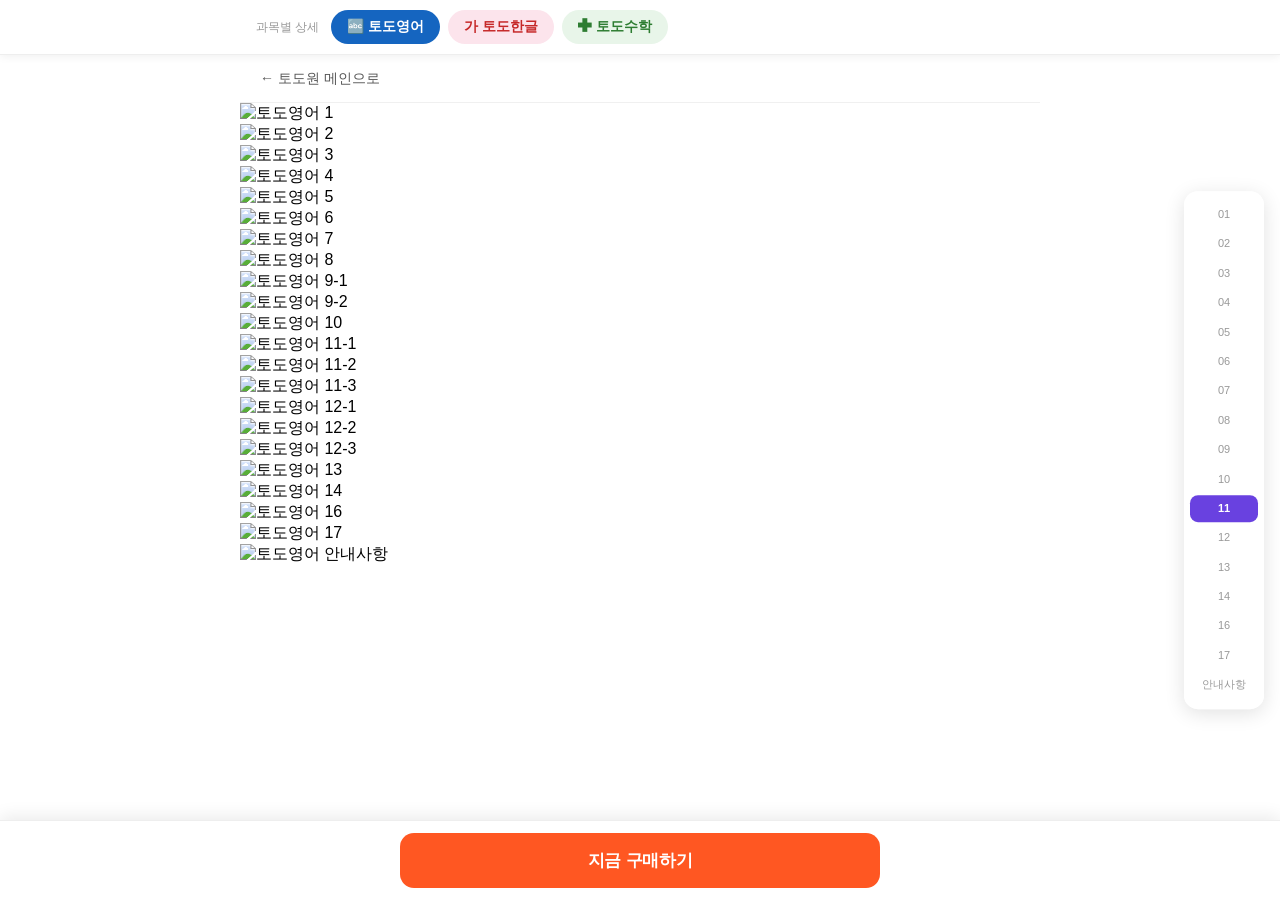
==== english.html @ faa36e48 "토도원 랜딩 페이지 초기 배포" ====
<!DOCTYPE html>
<html lang="ko">
<head>
  <meta charset="UTF-8">
  <meta name="viewport" content="width=device-width, initial-scale=1.0">
  <title>토도영어 상세</title>
  <link rel="stylesheet" href="style.css">
</head>
<body>

  <nav class="subject-nav">
    <div class="subject-nav-inner">
      <span class="nav-label">과목별 상세</span>
      <a href="english.html" class="subject-btn english-btn active">🔤 토도영어</a>
      <a href="hangul.html" class="subject-btn hangul-btn">가 토도한글</a>
      <a href="math.html" class="subject-btn math-btn">✚ 토도수학</a>
    </div>
  </nav>

  <main class="detail-wrap">

    <div class="back-bar">
      <a href="index.html" class="back-link">← 토도원 메인으로</a>
    </div>

    <section id="te-01" data-label="01">
      <img src="영어%20상세%20/1_TE.jpg" alt="토도영어 1" class="detail-img">
    </section>
    <section id="te-02" data-label="02">
      <img src="영어%20상세%20/2_TE.jpg" alt="토도영어 2" class="detail-img">
    </section>
    <section id="te-03" data-label="03">
      <img src="영어%20상세%20/3_TE.jpg" alt="토도영어 3" class="detail-img">
    </section>
    <section id="te-04" data-label="04">
      <img src="영어%20상세%20/4_TE.jpg" alt="토도영어 4" class="detail-img">
    </section>
    <section id="te-05" data-label="05">
      <img src="영어%20상세%20/5_TE.jpg" alt="토도영어 5" class="detail-img">
    </section>
    <section id="te-06" data-label="06">
      <img src="영어%20상세%20/6_TE.jpg" alt="토도영어 6" class="detail-img">
    </section>
    <section id="te-07" data-label="07">
      <img src="영어%20상세%20/7_TE.jpg" alt="토도영어 7" class="detail-img">
    </section>
    <section id="te-08" data-label="08">
      <img src="영어%20상세%20/8_TE.jpg" alt="토도영어 8" class="detail-img">
    </section>
    <section id="te-09" data-label="09">
      <img src="영어%20상세%20/9_TE_01.jpg" alt="토도영어 9-1" class="detail-img">
      <img src="영어%20상세%20/9_TE_02(gif).gif" alt="토도영어 9-2" class="detail-img">
    </section>
    <section id="te-10" data-label="10">
      <img src="영어%20상세%20/10_TE.jpg" alt="토도영어 10" class="detail-img">
    </section>
    <section id="te-11" data-label="11">
      <img src="영어%20상세%20/11_TE_01(gif).gif" alt="토도영어 11-1" class="detail-img">
      <img src="영어%20상세%20/11_TE_02.jpg" alt="토도영어 11-2" class="detail-img">
      <img src="영어%20상세%20/11_TE_03(gif)_2.gif" alt="토도영어 11-3" class="detail-img">
    </section>
    <section id="te-12" data-label="12">
      <img src="영어%20상세%20/12_TE_01.jpg" alt="토도영어 12-1" class="detail-img">
      <img src="영어%20상세%20/12_TE_02(gif).gif" alt="토도영어 12-2" class="detail-img">
      <img src="영어%20상세%20/12_TE_03.jpg" alt="토도영어 12-3" class="detail-img">
    </section>
    <section id="te-13" data-label="13">
      <img src="영어%20상세%20/13_TE(750px).gif" alt="토도영어 13" class="detail-img">
    </section>
    <section id="te-14" data-label="14">
      <img src="영어%20상세%20/14_TE.jpg" alt="토도영어 14" class="detail-img">
    </section>
    <section id="te-16" data-label="16">
      <img src="영어%20상세%20/16_TE.jpg" alt="토도영어 16" class="detail-img">
    </section>
    <section id="te-17" data-label="17">
      <img src="영어%20상세%20/17_TE.jpg" alt="토도영어 17" class="detail-img">
    </section>
    <section id="te-18" data-label="안내사항">
      <img src="영어%20상세%20/18_TE%20공홈%20안내사항_영어.png" alt="토도영어 안내사항" class="detail-img">
    </section>

    <div class="bottom-spacer"></div>
  </main>

  <div class="sticky-bar">
    <a href="PAYMENT_URL_HERE" class="buy-btn">지금 구매하기</a>
  </div>

  <script src="script.js"></script>
</body>
</html>
---- style.css ----
* {
  margin: 0;
  padding: 0;
  box-sizing: border-box;
}

body {
  background: #fff;
  font-family: 'Apple SD Gothic Neo', 'Noto Sans KR', sans-serif;
}

/* ─── 과목별 네비게이션 ─── */
.subject-nav {
  position: sticky;
  top: 0;
  z-index: 90;
  background: #fff;
  border-bottom: 1px solid #eee;
  box-shadow: 0 2px 8px rgba(0,0,0,0.06);
}

.subject-nav-inner {
  max-width: 800px;
  margin: 0 auto;
  padding: 10px 16px;
  display: flex;
  align-items: center;
  gap: 8px;
}

.nav-label {
  font-size: 12px;
  color: #999;
  margin-right: 4px;
  white-space: nowrap;
}

.subject-btn {
  padding: 8px 16px;
  border-radius: 20px;
  font-size: 14px;
  font-weight: 700;
  text-decoration: none;
  transition: background 0.15s, color 0.15s;
  white-space: nowrap;
}

.english-btn {
  background: #e8f4fd;
  color: #1565c0;
}
.english-btn:hover, .english-btn.active {
  background: #1565c0;
  color: #fff;
}

.hangul-btn {
  background: #fce4ec;
  color: #c62828;
}
.hangul-btn:hover, .hangul-btn.active {
  background: #c62828;
  color: #fff;
}

.math-btn {
  background: #e8f5e9;
  color: #2e7d32;
}
.math-btn:hover, .math-btn.active {
  background: #2e7d32;
  color: #fff;
}

/* ─── 뒤로가기 바 ─── */
.back-bar {
  padding: 14px 20px;
  border-bottom: 1px solid #f0f0f0;
}

.back-link {
  font-size: 14px;
  color: #555;
  text-decoration: none;
}

.back-link:hover {
  color: #222;
}

/* ─── 플레이스홀더 (이미지 미등록 상태) ─── */
.placeholder-notice {
  padding: 80px 24px;
  text-align: center;
  color: #bbb;
}

.placeholder-icon {
  font-size: 56px;
  margin-bottom: 20px;
}

.placeholder-title {
  font-size: 18px;
  font-weight: 700;
  color: #ccc;
  margin-bottom: 10px;
}

.placeholder-desc {
  font-size: 14px;
  color: #ccc;
  line-height: 1.8;
}

/* ─── 상세 이미지 래퍼 ─── */
.detail-wrap {
  max-width: 800px;
  margin: 0 auto;
  display: flex;
  flex-direction: column;
}

/* 상세 이미지 */
.detail-img {
  width: 100%;
  display: block;
}

/* ─── 무료체험 섹션 ─── */
.free-trial-section {
  background: #f8f4ff;
  padding: 48px 24px;
  text-align: center;
}

.trial-title {
  font-size: 22px;
  font-weight: 800;
  color: #3a1aab;
  margin-bottom: 10px;
}

.trial-desc {
  font-size: 14px;
  color: #666;
  margin-bottom: 24px;
}

.trial-input-wrap {
  display: flex;
  gap: 10px;
  max-width: 440px;
  margin: 0 auto;
}

.trial-input {
  flex: 1;
  padding: 14px 16px;
  border: 2px solid #c5b8f0;
  border-radius: 12px;
  font-size: 15px;
  outline: none;
  transition: border-color 0.2s;
}

.trial-input:focus {
  border-color: #6941e0;
}

.trial-btn {
  padding: 14px 22px;
  background: #6941e0;
  color: #fff;
  border: none;
  border-radius: 12px;
  font-size: 15px;
  font-weight: 700;
  cursor: pointer;
  white-space: nowrap;
  transition: background 0.2s;
}

.trial-btn:hover {
  background: #5232b8;
}

.trial-error {
  margin-top: 12px;
  font-size: 13px;
  color: #e53935;
}

/* ─── 하단 고정 바 ─── */
.sticky-bar {
  position: fixed;
  bottom: 0;
  left: 0;
  right: 0;
  background: #fff;
  border-top: 1px solid #eee;
  padding: 12px 20px;
  text-align: center;
  z-index: 100;
  box-shadow: 0 -4px 16px rgba(0,0,0,0.08);
}

.buy-btn {
  display: inline-block;
  width: 100%;
  max-width: 480px;
  padding: 16px 0;
  background: #ff5722;
  color: #fff;
  font-size: 17px;
  font-weight: 800;
  border-radius: 14px;
  text-decoration: none;
  letter-spacing: -0.3px;
  transition: background 0.2s;
}

.buy-btn:hover {
  background: #e64a19;
}

/* sticky 버튼에 가리는 부분 보정 */
.bottom-spacer {
  height: 80px;
}

/* ─── 앱 선택 모달 ─── */
.modal-overlay {
  position: fixed;
  inset: 0;
  background: rgba(0,0,0,0.55);
  z-index: 200;
  display: flex;
  align-items: center;
  justify-content: center;
}

.modal-box {
  background: #fff;
  border-radius: 20px;
  padding: 36px 28px 28px;
  width: 90%;
  max-width: 360px;
  text-align: center;
}

.modal-title {
  font-size: 18px;
  font-weight: 800;
  color: #222;
  margin-bottom: 8px;
}

.modal-desc {
  font-size: 13px;
  color: #888;
  margin-bottom: 24px;
}

.modal-buttons {
  display: flex;
  gap: 12px;
  margin-bottom: 20px;
}

.modal-store-btn {
  flex: 1;
  padding: 16px 8px;
  border-radius: 14px;
  font-size: 14px;
  font-weight: 700;
  text-decoration: none;
  line-height: 1.4;
}

.modal-store-btn span {
  display: block;
  font-size: 11px;
  font-weight: 400;
  margin-top: 4px;
  opacity: 0.8;
}

.ios-btn {
  background: #000;
  color: #fff;
}

.android-btn {
  background: #01875f;
  color: #fff;
}

.modal-close {
  font-size: 14px;
  color: #aaa;
  background: none;
  border: none;
  cursor: pointer;
  padding: 8px 20px;
}

/* ─── 우측 고정 네비게이션 ─── */
.side-nav {
  position: fixed;
  right: 16px;
  top: 50%;
  transform: translateY(-50%);
  z-index: 80;
  background: rgba(255, 255, 255, 0.95);
  border-radius: 14px;
  box-shadow: 0 4px 20px rgba(0, 0, 0, 0.12);
  padding: 10px 6px;
  max-height: 70vh;
  overflow-y: auto;
  display: flex;
  flex-direction: column;
  gap: 2px;
  min-width: 80px;
  scrollbar-width: none;
}

.side-nav::-webkit-scrollbar {
  display: none;
}

.side-nav-item {
  display: block;
  padding: 6px 12px;
  font-size: 11px;
  color: #999;
  text-decoration: none;
  border-radius: 8px;
  white-space: nowrap;
  transition: background 0.15s, color 0.15s;
  text-align: center;
  line-height: 1.4;
}

.side-nav-item:hover {
  background: #f0f0f0;
  color: #333;
}

.side-nav-item.active {
  background: #6941e0;
  color: #fff;
  font-weight: 700;
}

/* 960px 이하에서 우측 네비 숨김 */
@media (max-width: 960px) {
  .side-nav {
    display: none;
  }
}

/* ─── 반응형 ─── */
@media (max-width: 480px) {
  .trial-input-wrap {
    flex-direction: column;
  }

  .trial-btn {
    width: 100%;
  }

  .buy-btn {
    font-size: 15px;
    padding: 14px 0;
  }
}
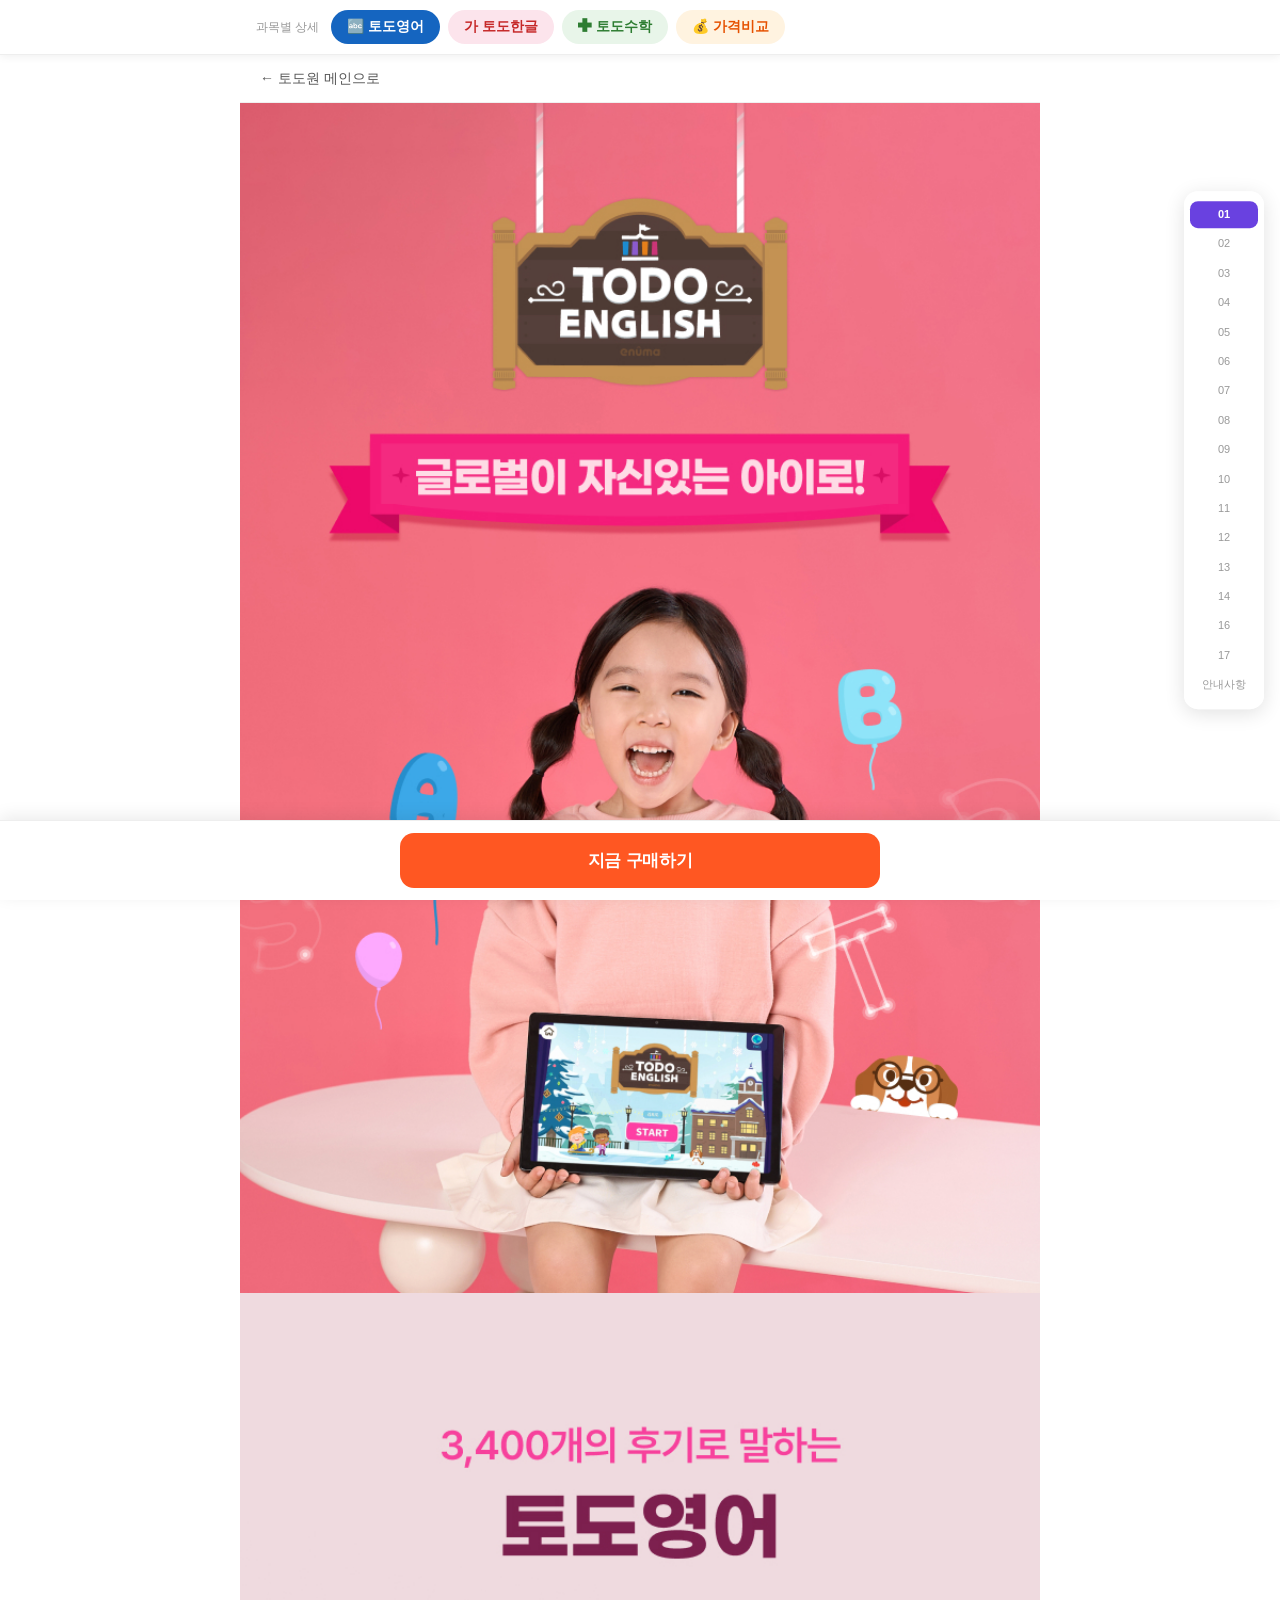
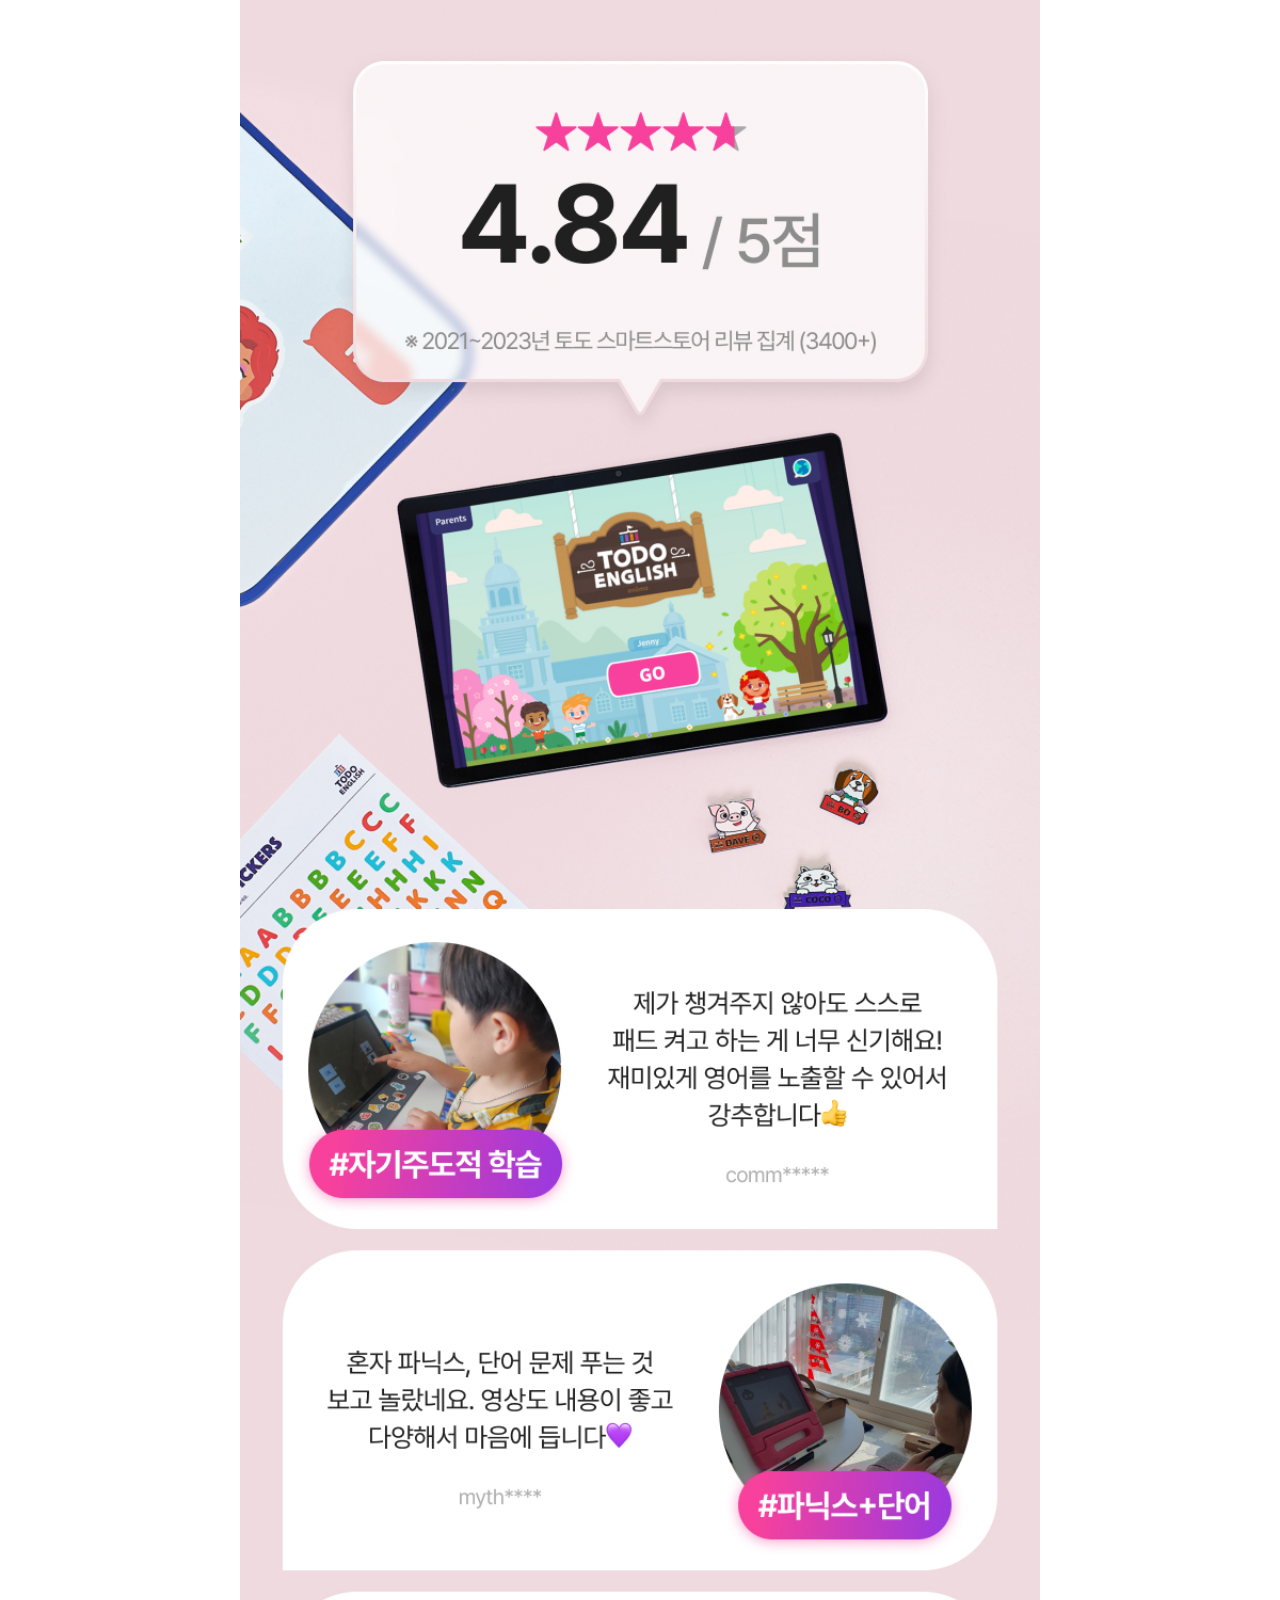
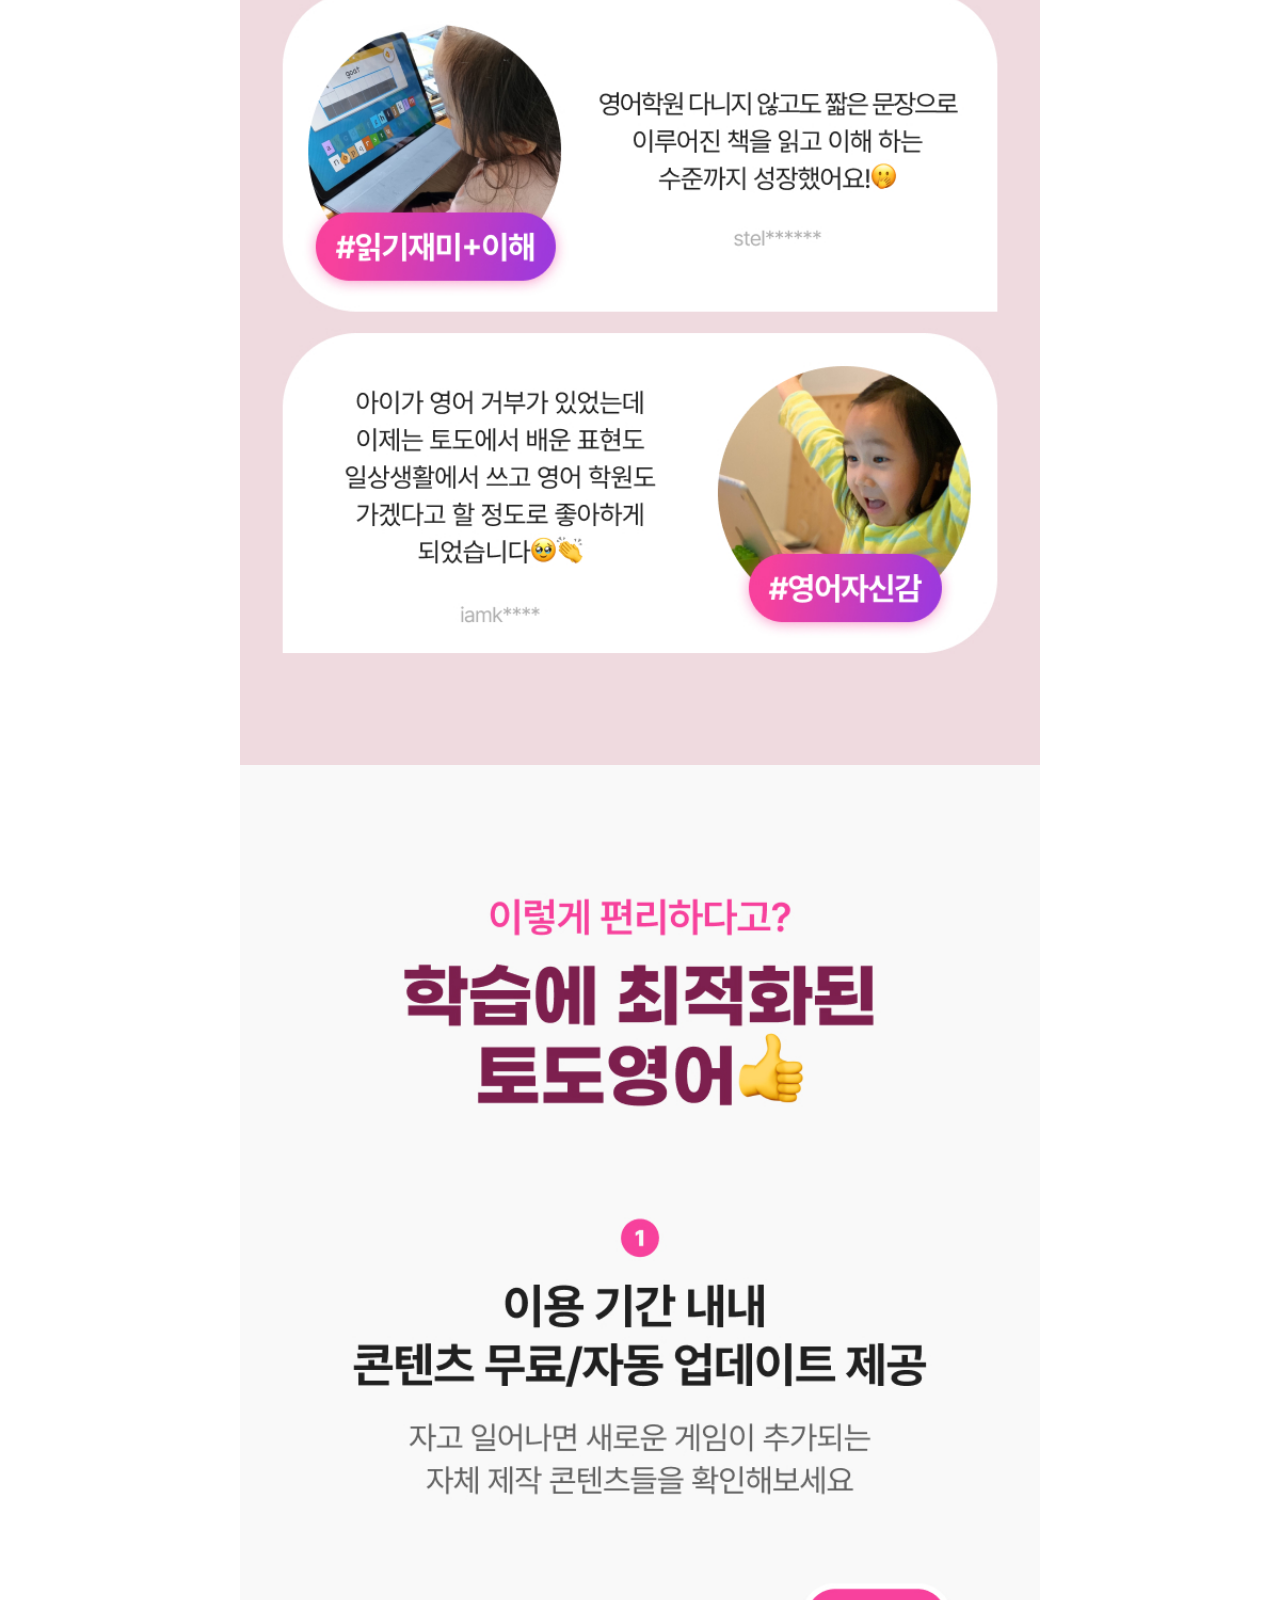
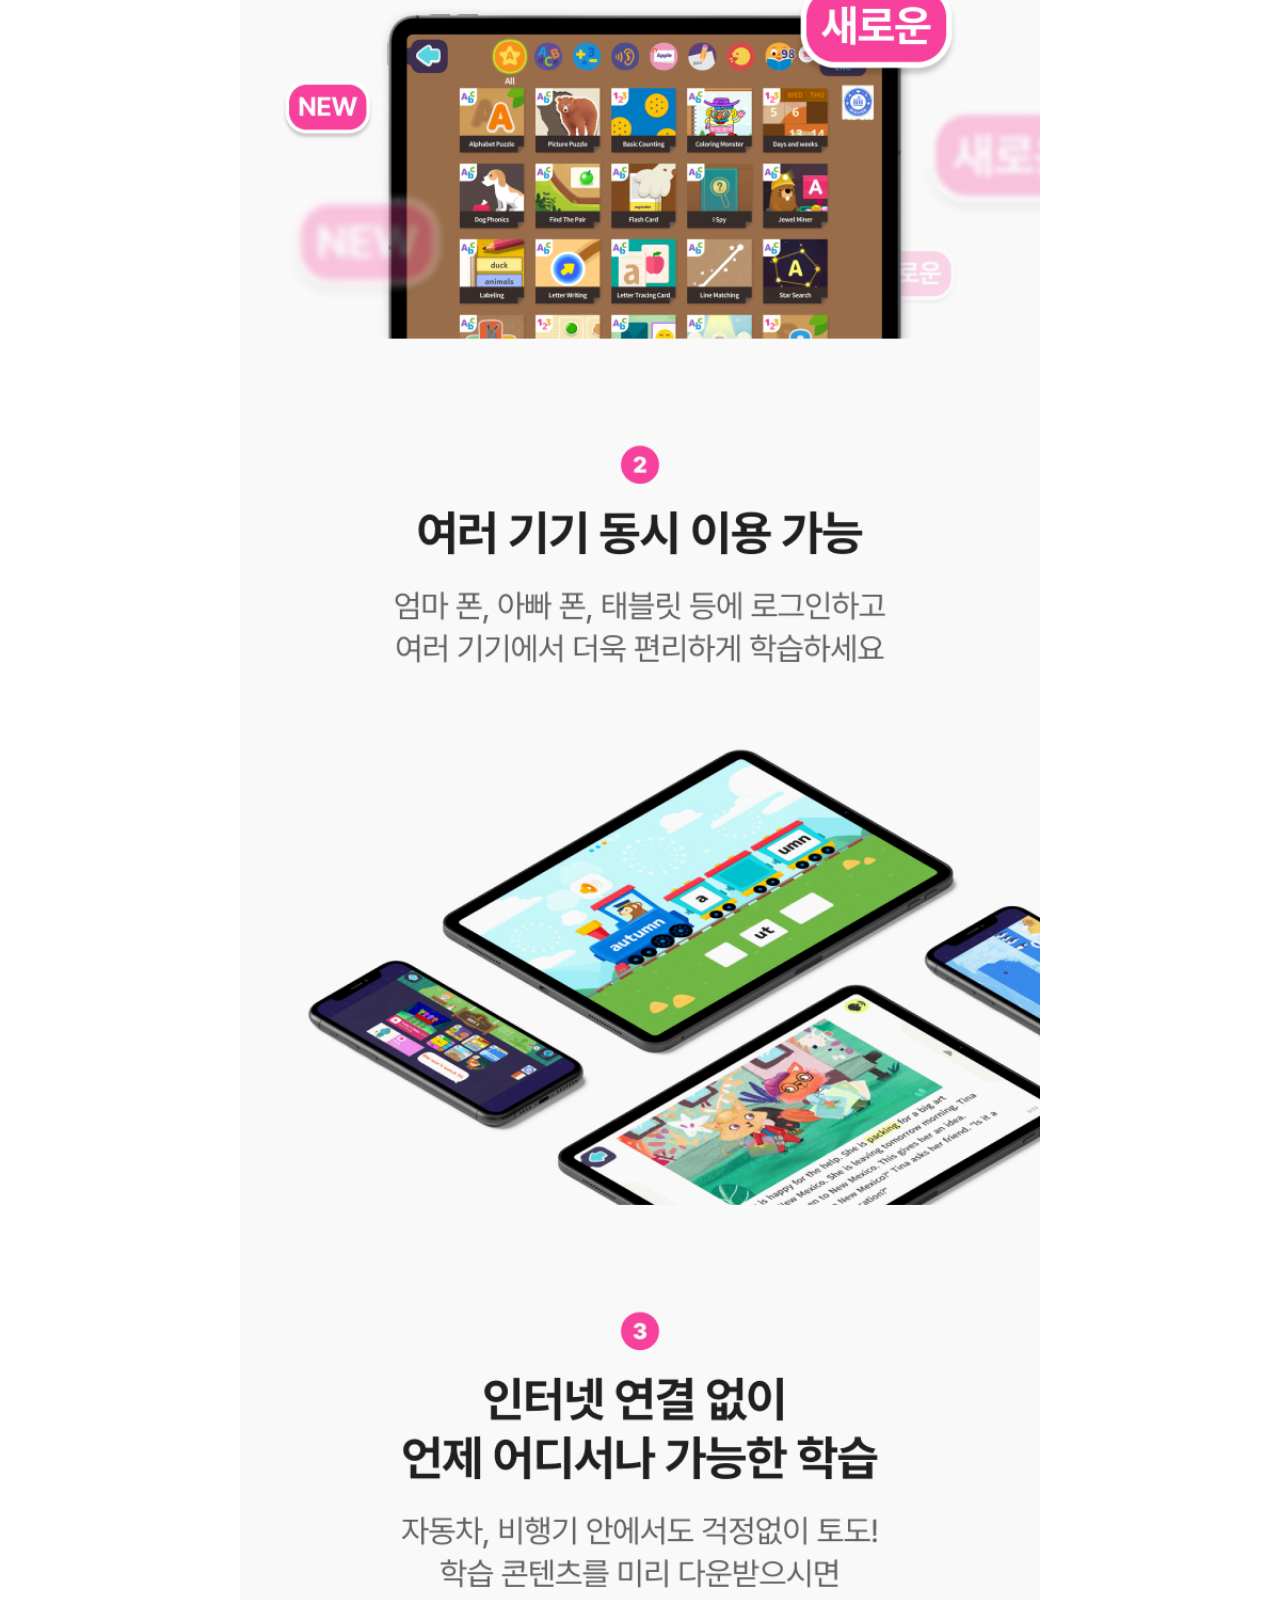
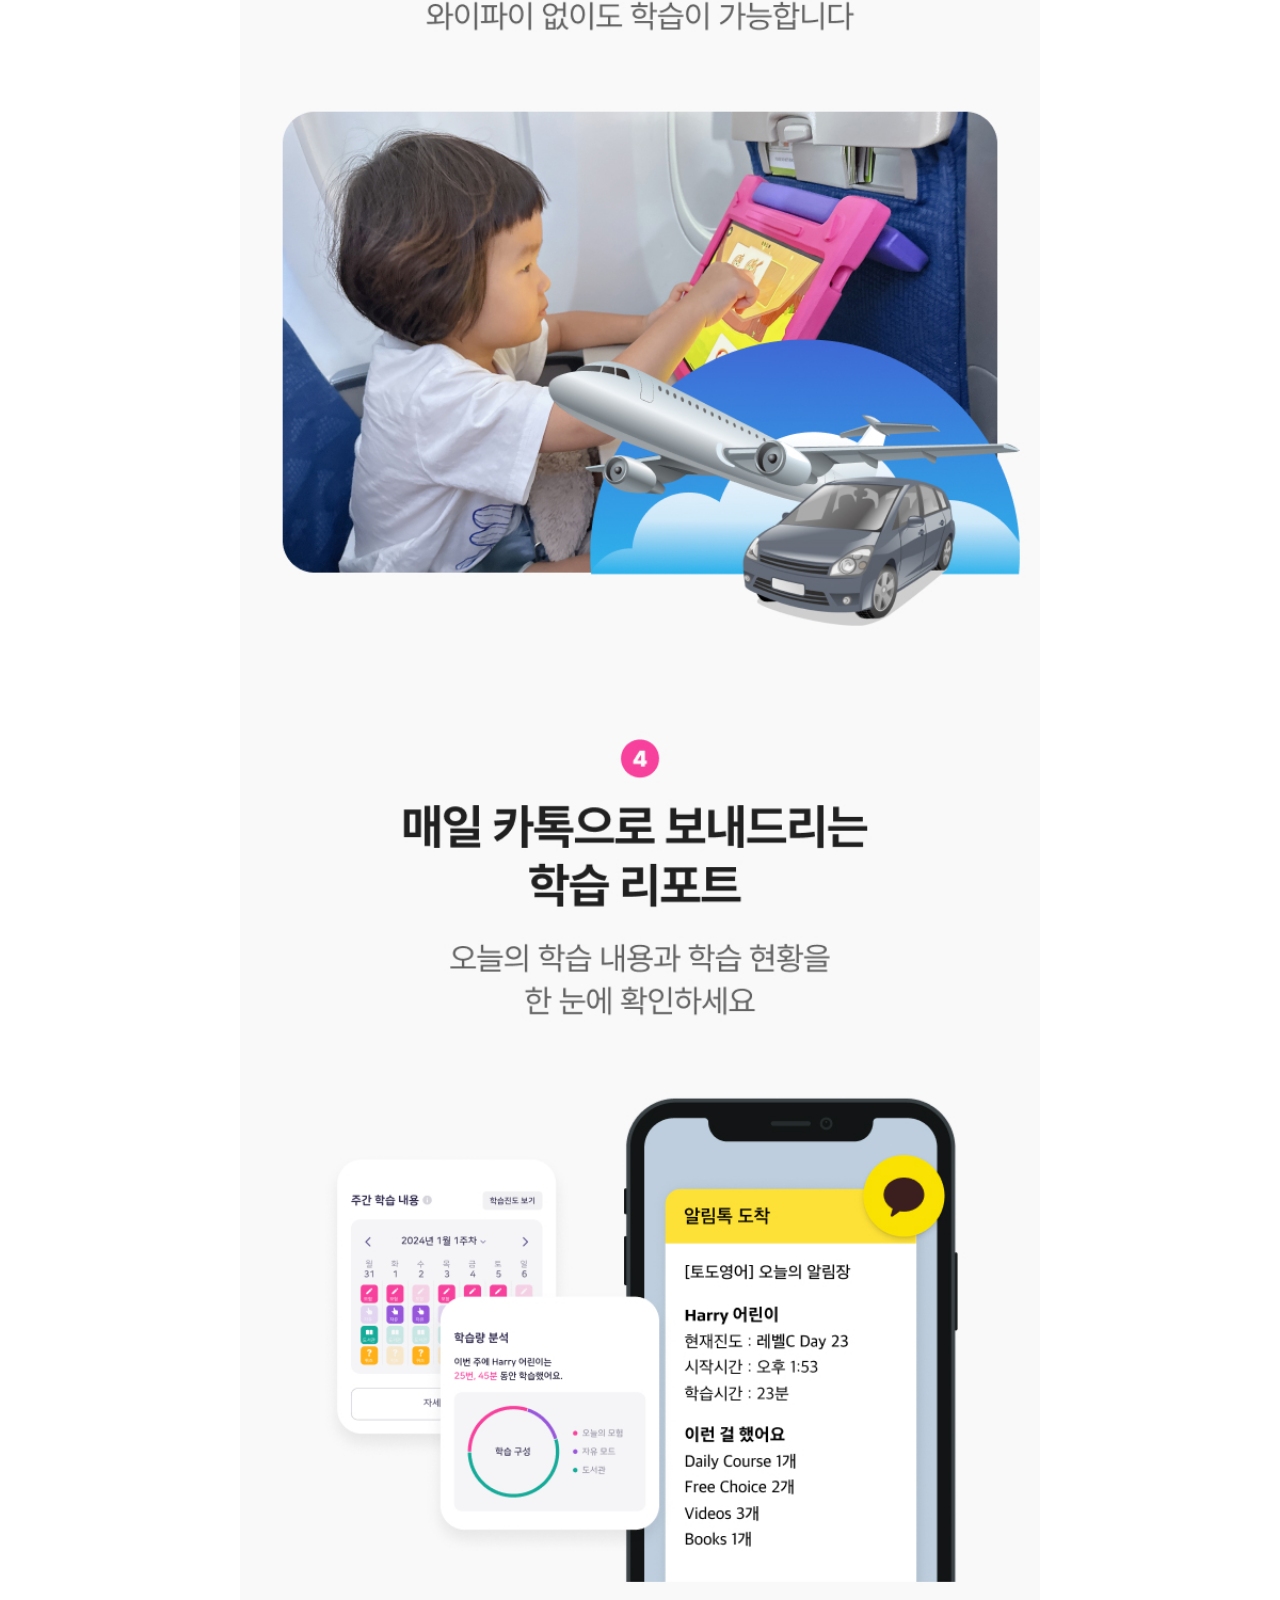
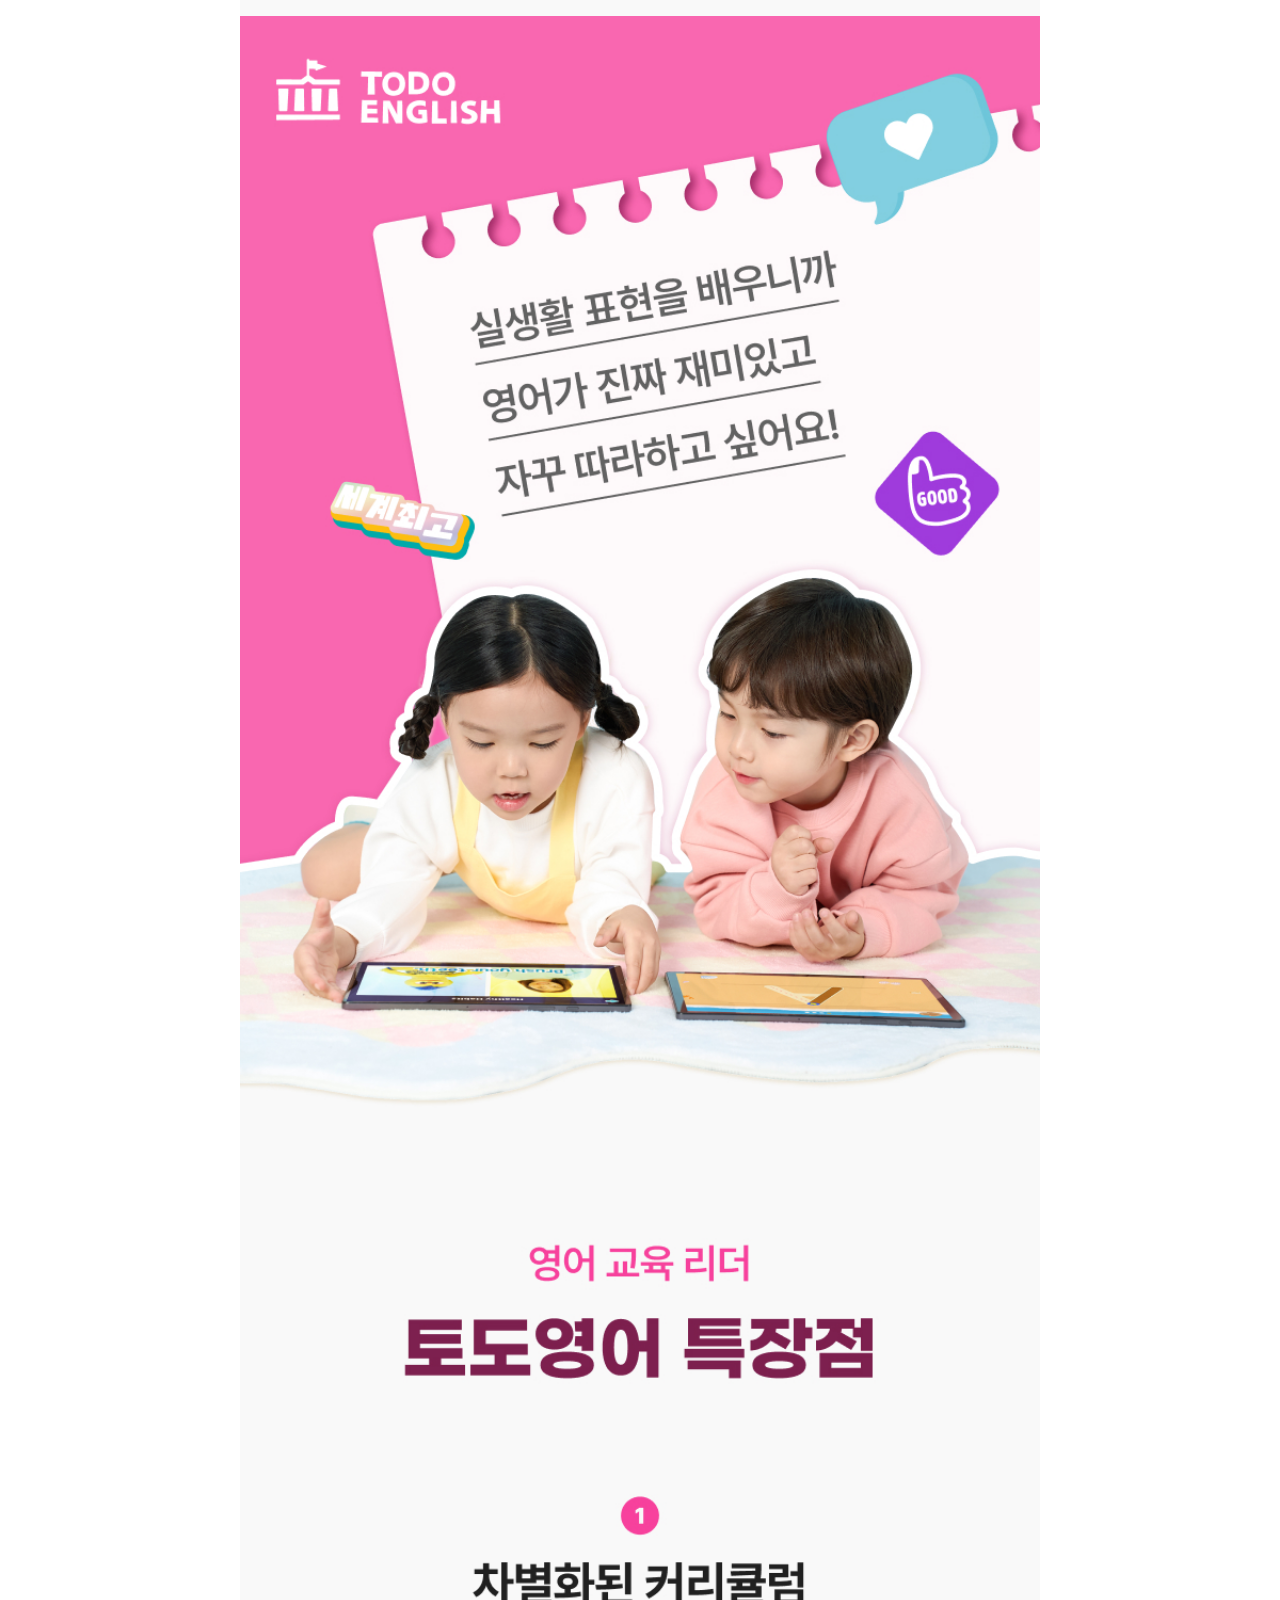
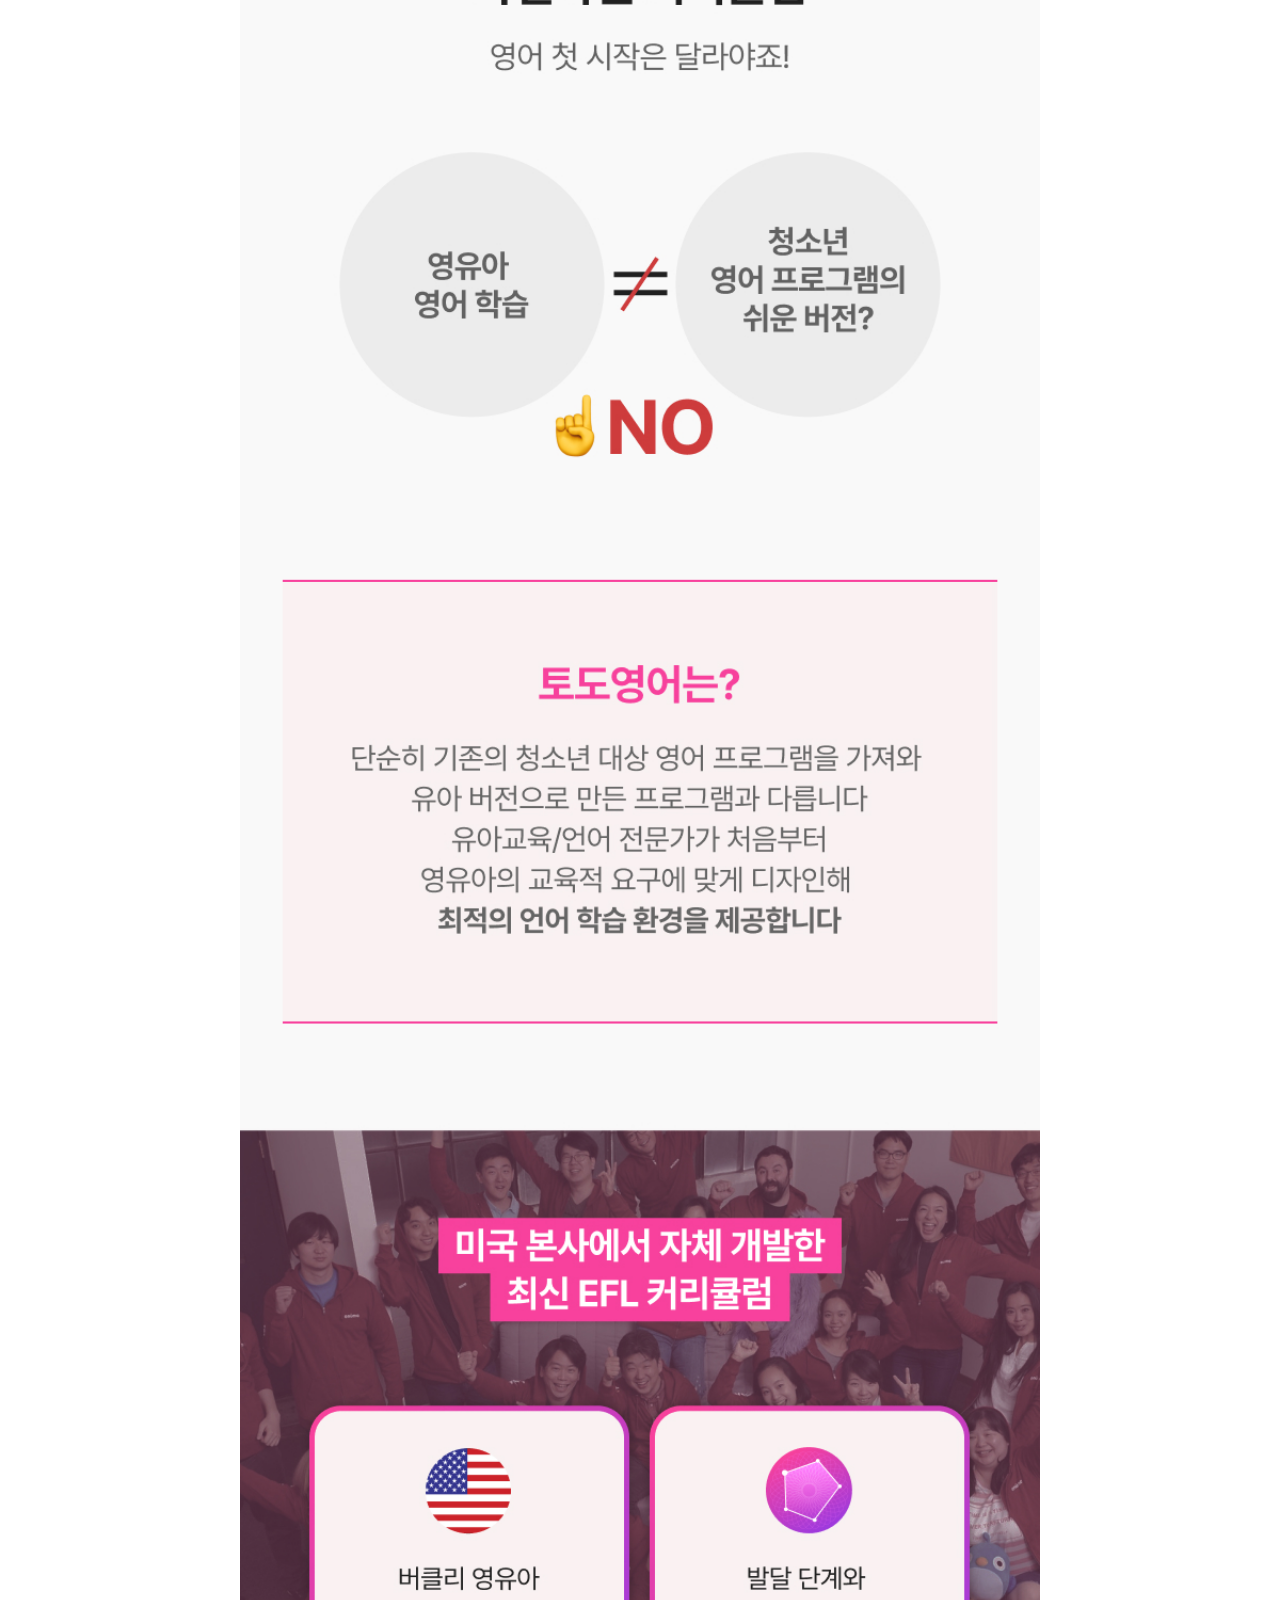
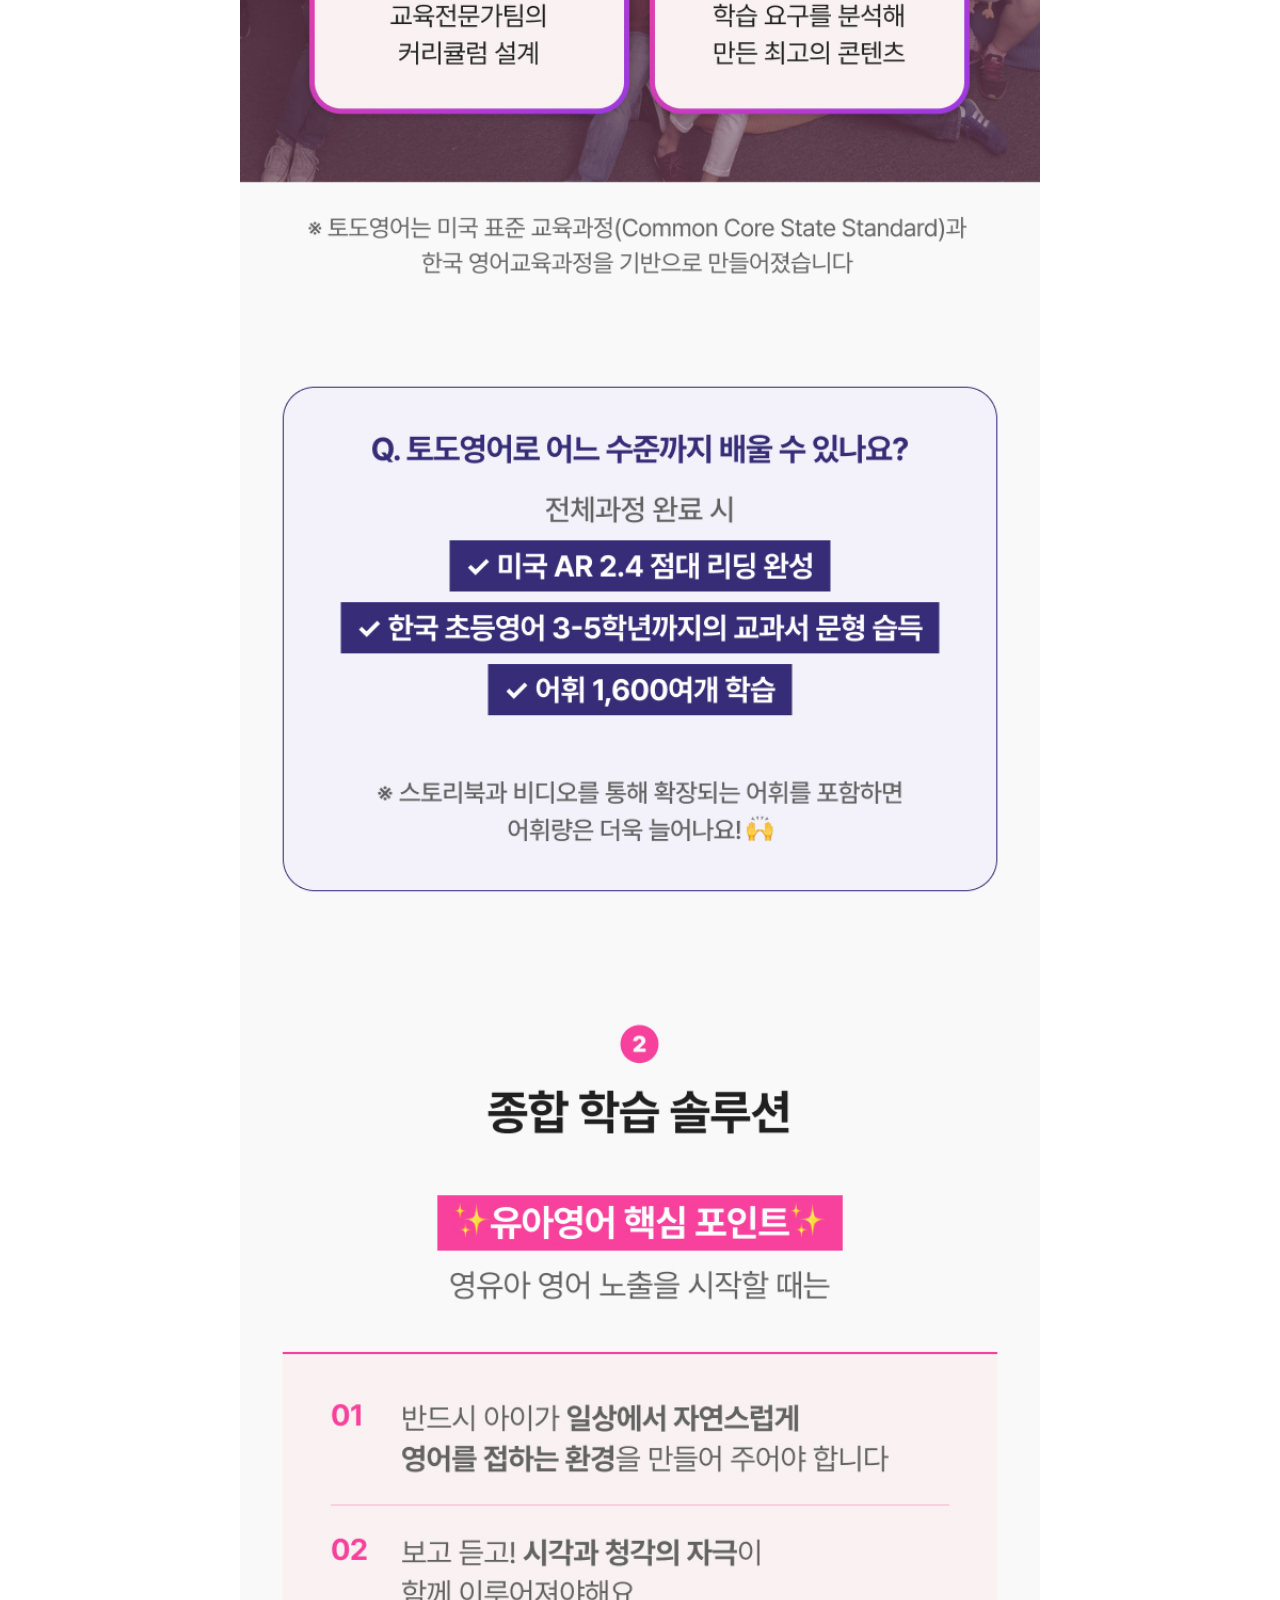
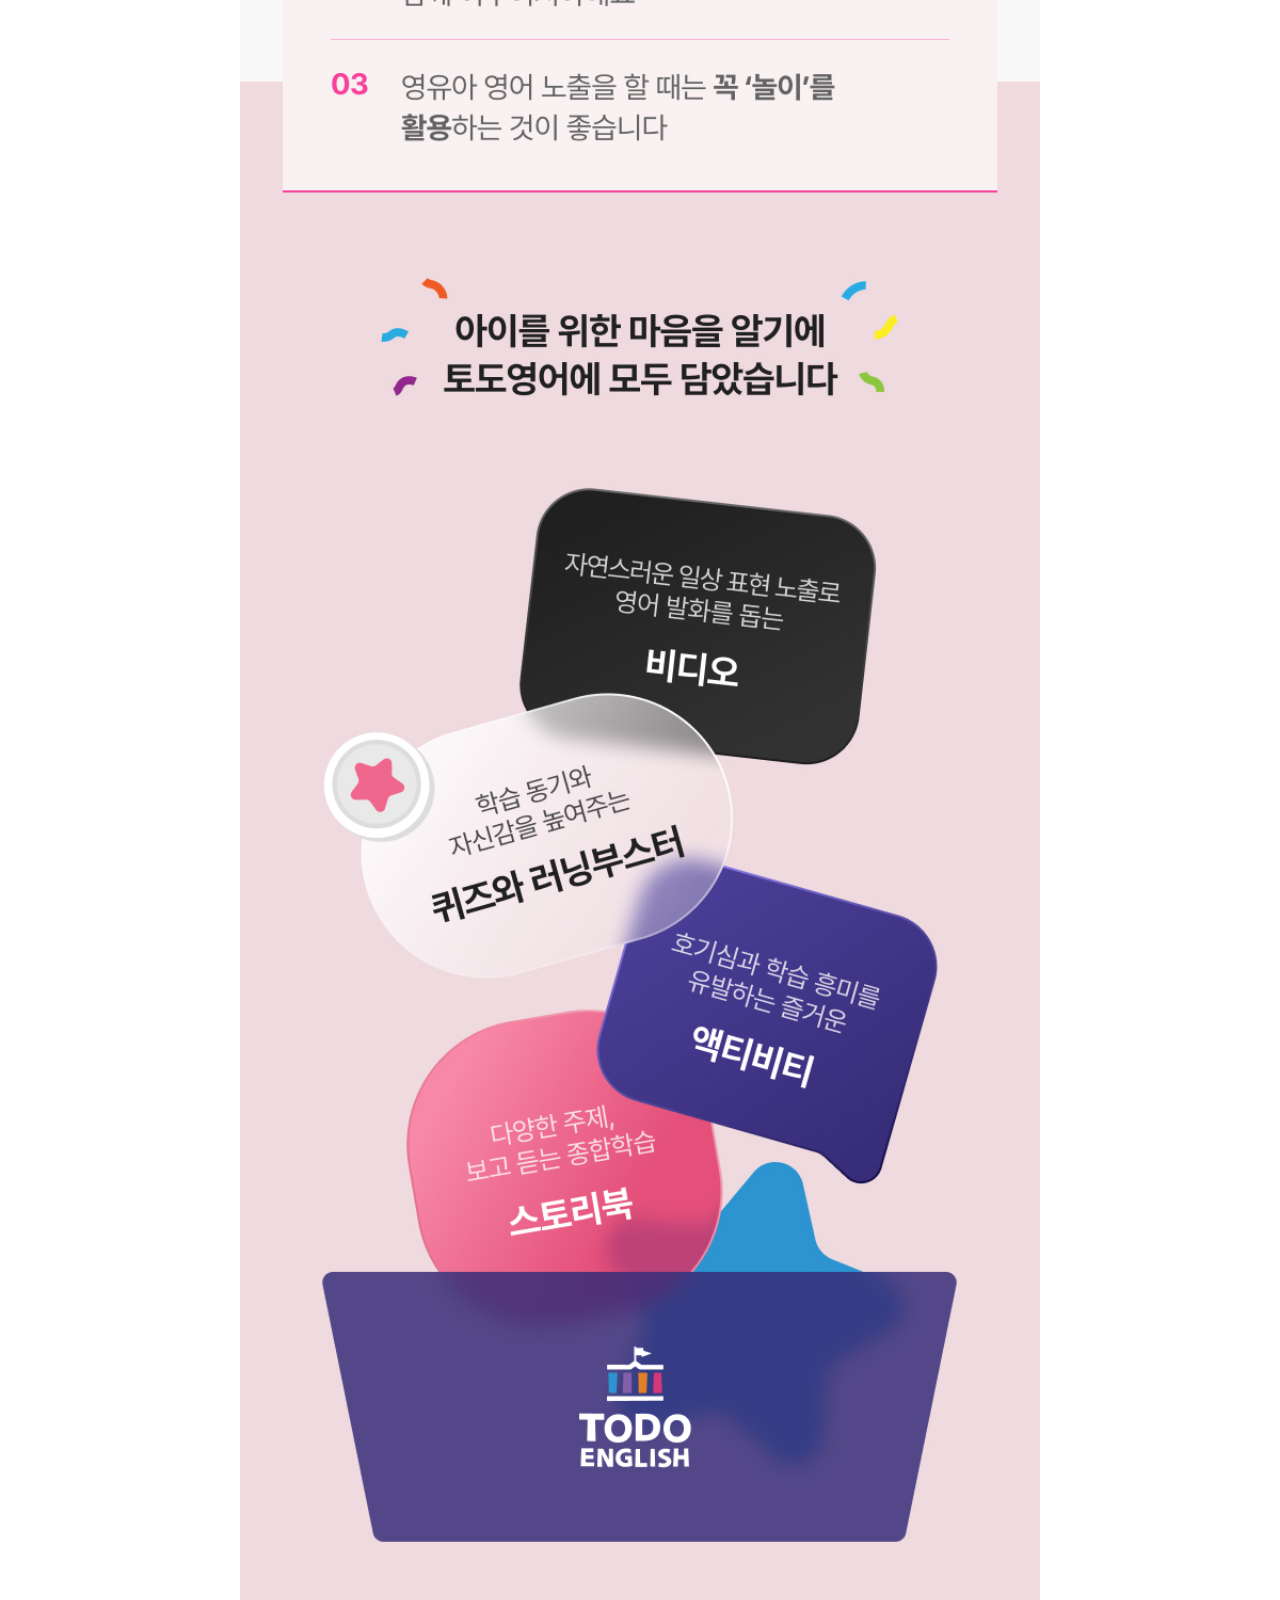
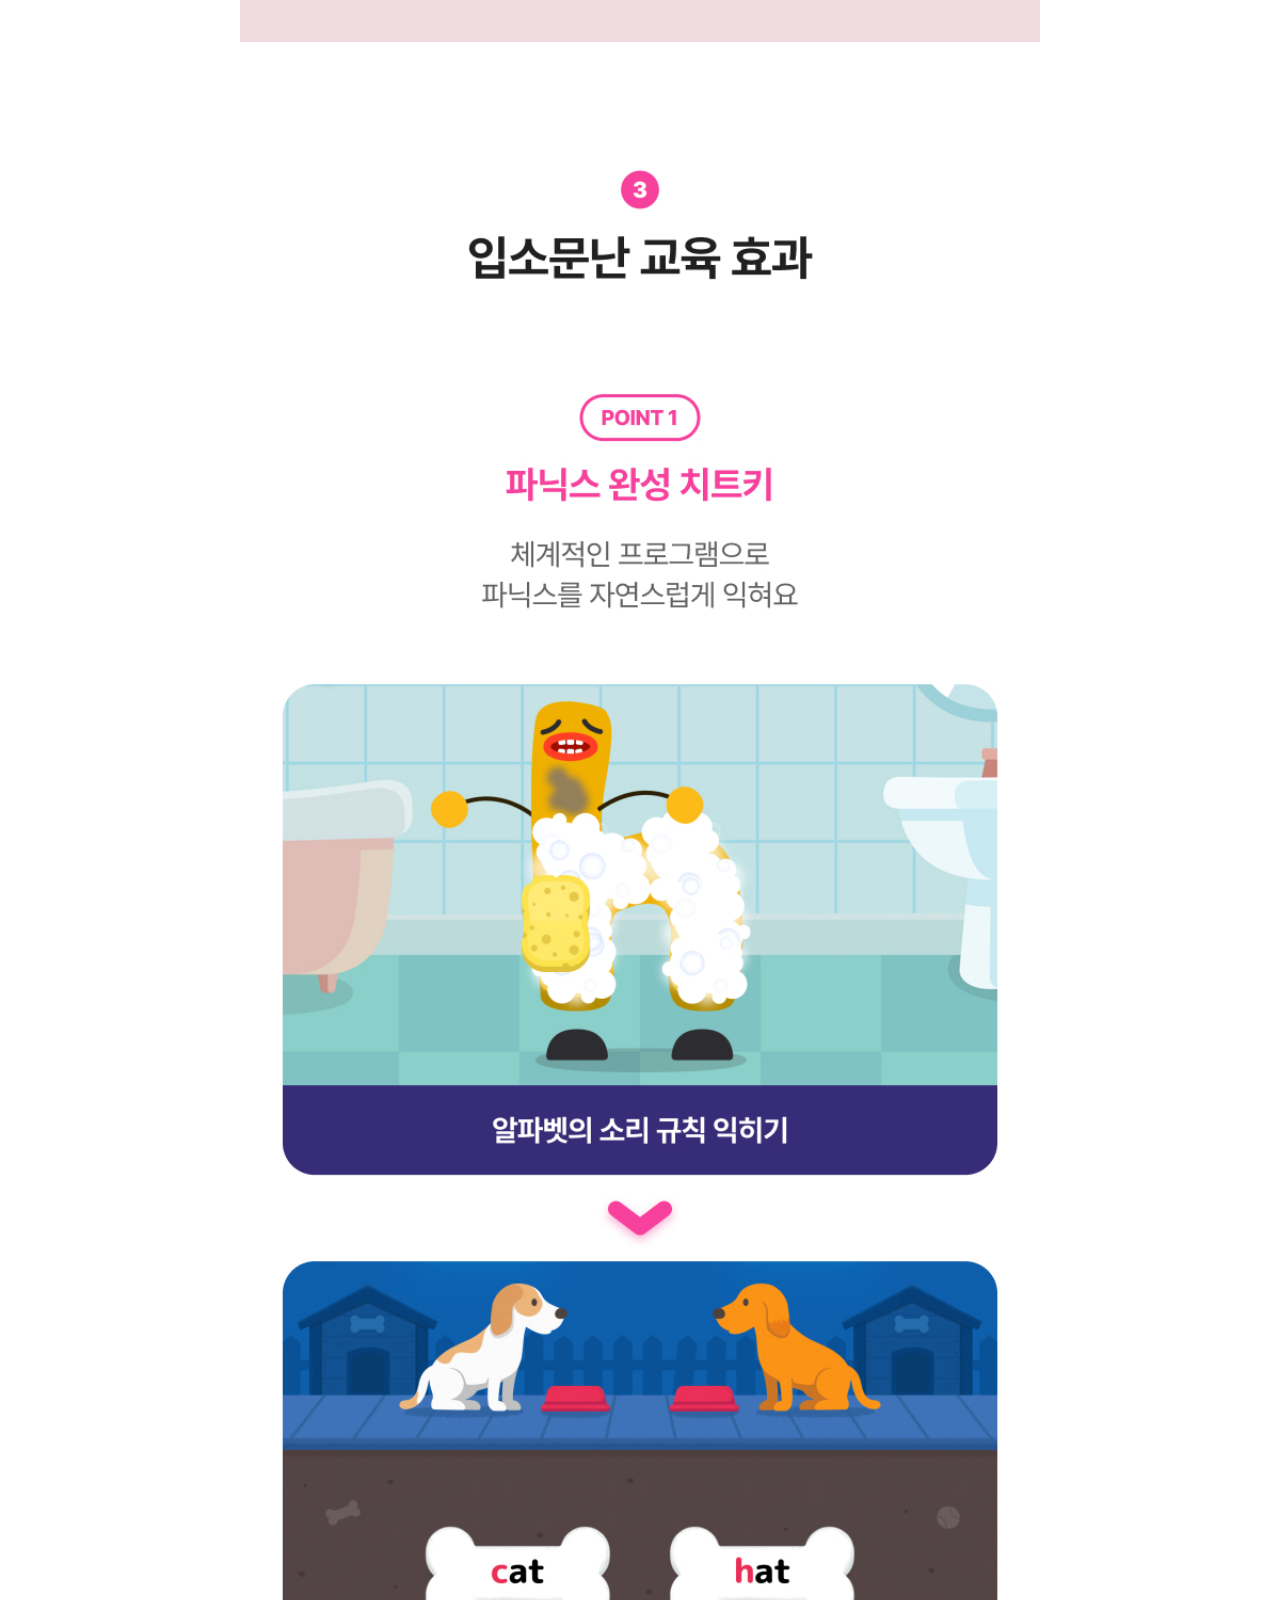
==== commit 8793a8be: "가격비교 탭 추가 - 토도원/영어/한글/수학 가격표 페이지 Co-Authored-By: Claude Sonnet 4.6 <noreply@anthropic.com>" ====
--- a/english.html
+++ b/english.html
@@ -14,6 +14,7 @@
       <a href="english.html" class="subject-btn english-btn active">🔤 토도영어</a>
       <a href="hangul.html" class="subject-btn hangul-btn">가 토도한글</a>
       <a href="math.html" class="subject-btn math-btn">✚ 토도수학</a>
+      <a href="price.html" class="subject-btn price-btn">💰 가격비교</a>
     </div>
   </nav>
 
--- a/style.css
+++ b/style.css
@@ -69,6 +69,15 @@
 }
 .math-btn:hover, .math-btn.active {
   background: #2e7d32;
+  color: #fff;
+}
+
+.price-btn {
+  background: #fff3e0;
+  color: #e65100;
+}
+.price-btn:hover, .price-btn.active {
+  background: #e65100;
   color: #fff;
 }
 
@@ -360,6 +369,164 @@
   }
 }
 
+/* ─── 가격비교 페이지 ─── */
+.price-wrap {
+  padding: 0 16px 0;
+}
+
+.price-page-header {
+  padding: 32px 8px 8px;
+  text-align: center;
+}
+
+.price-page-title {
+  font-size: 26px;
+  font-weight: 900;
+  color: #222;
+  margin-bottom: 8px;
+}
+
+.price-page-desc {
+  font-size: 14px;
+  color: #888;
+}
+
+.price-section {
+  margin: 28px 0;
+}
+
+.price-section-title {
+  font-size: 17px;
+  font-weight: 800;
+  color: #222;
+  margin-bottom: 6px;
+  display: flex;
+  align-items: center;
+  gap: 8px;
+}
+
+.price-section-note {
+  font-size: 12px;
+  color: #aaa;
+  margin-bottom: 10px;
+}
+
+.price-badge {
+  display: inline-block;
+  padding: 3px 10px;
+  border-radius: 20px;
+  font-size: 12px;
+  font-weight: 700;
+  color: #fff;
+  flex-shrink: 0;
+}
+
+.badge-all   { background: #6941e0; }
+.badge-english { background: #1565c0; }
+.badge-hangul  { background: #c62828; }
+.badge-math    { background: #2e7d32; }
+
+.price-table-wrap {
+  overflow-x: auto;
+  border-radius: 14px;
+  box-shadow: 0 2px 12px rgba(0,0,0,0.08);
+}
+
+.price-table {
+  width: 100%;
+  border-collapse: collapse;
+  font-size: 14px;
+  min-width: 480px;
+}
+
+.price-table thead tr {
+  background: #f5f5f5;
+}
+
+.price-table th {
+  padding: 12px 14px;
+  text-align: center;
+  font-size: 12px;
+  font-weight: 700;
+  color: #555;
+  border-bottom: 1px solid #eee;
+}
+
+.price-table td {
+  padding: 13px 14px;
+  text-align: center;
+  border-bottom: 1px solid #f0f0f0;
+  color: #333;
+  vertical-align: middle;
+}
+
+.price-table tbody tr:last-child td {
+  border-bottom: none;
+}
+
+.row-best {
+  background: #fff8f0;
+}
+
+.product-name {
+  font-weight: 700;
+  color: #222;
+  text-align: left !important;
+}
+
+.sub-text {
+  font-size: 11px;
+  color: #aaa;
+  font-weight: 400;
+}
+
+.best-tag {
+  display: inline-block;
+  background: #ff5722;
+  color: #fff;
+  font-size: 10px;
+  font-weight: 700;
+  padding: 2px 6px;
+  border-radius: 6px;
+  margin-left: 4px;
+  vertical-align: middle;
+}
+
+.price-original {
+  color: #bbb;
+  text-decoration: line-through;
+  font-size: 13px;
+}
+
+.price-sale.highlight {
+  color: #e65100;
+  font-weight: 800;
+  font-size: 15px;
+}
+
+.price-group {
+  color: #555;
+}
+
+.price-monthly {
+  color: #6941e0;
+  font-weight: 700;
+  font-size: 13px;
+}
+
+.discount-rate {
+  color: #e53935;
+  font-weight: 700;
+  font-size: 13px;
+}
+
+.price-coupon-note {
+  margin-top: 8px;
+  font-size: 11px;
+  color: #aaa;
+  line-height: 1.6;
+}
+
 /* ─── 반응형 ─── */
 @media (max-width: 480px) {
   .trial-input-wrap {
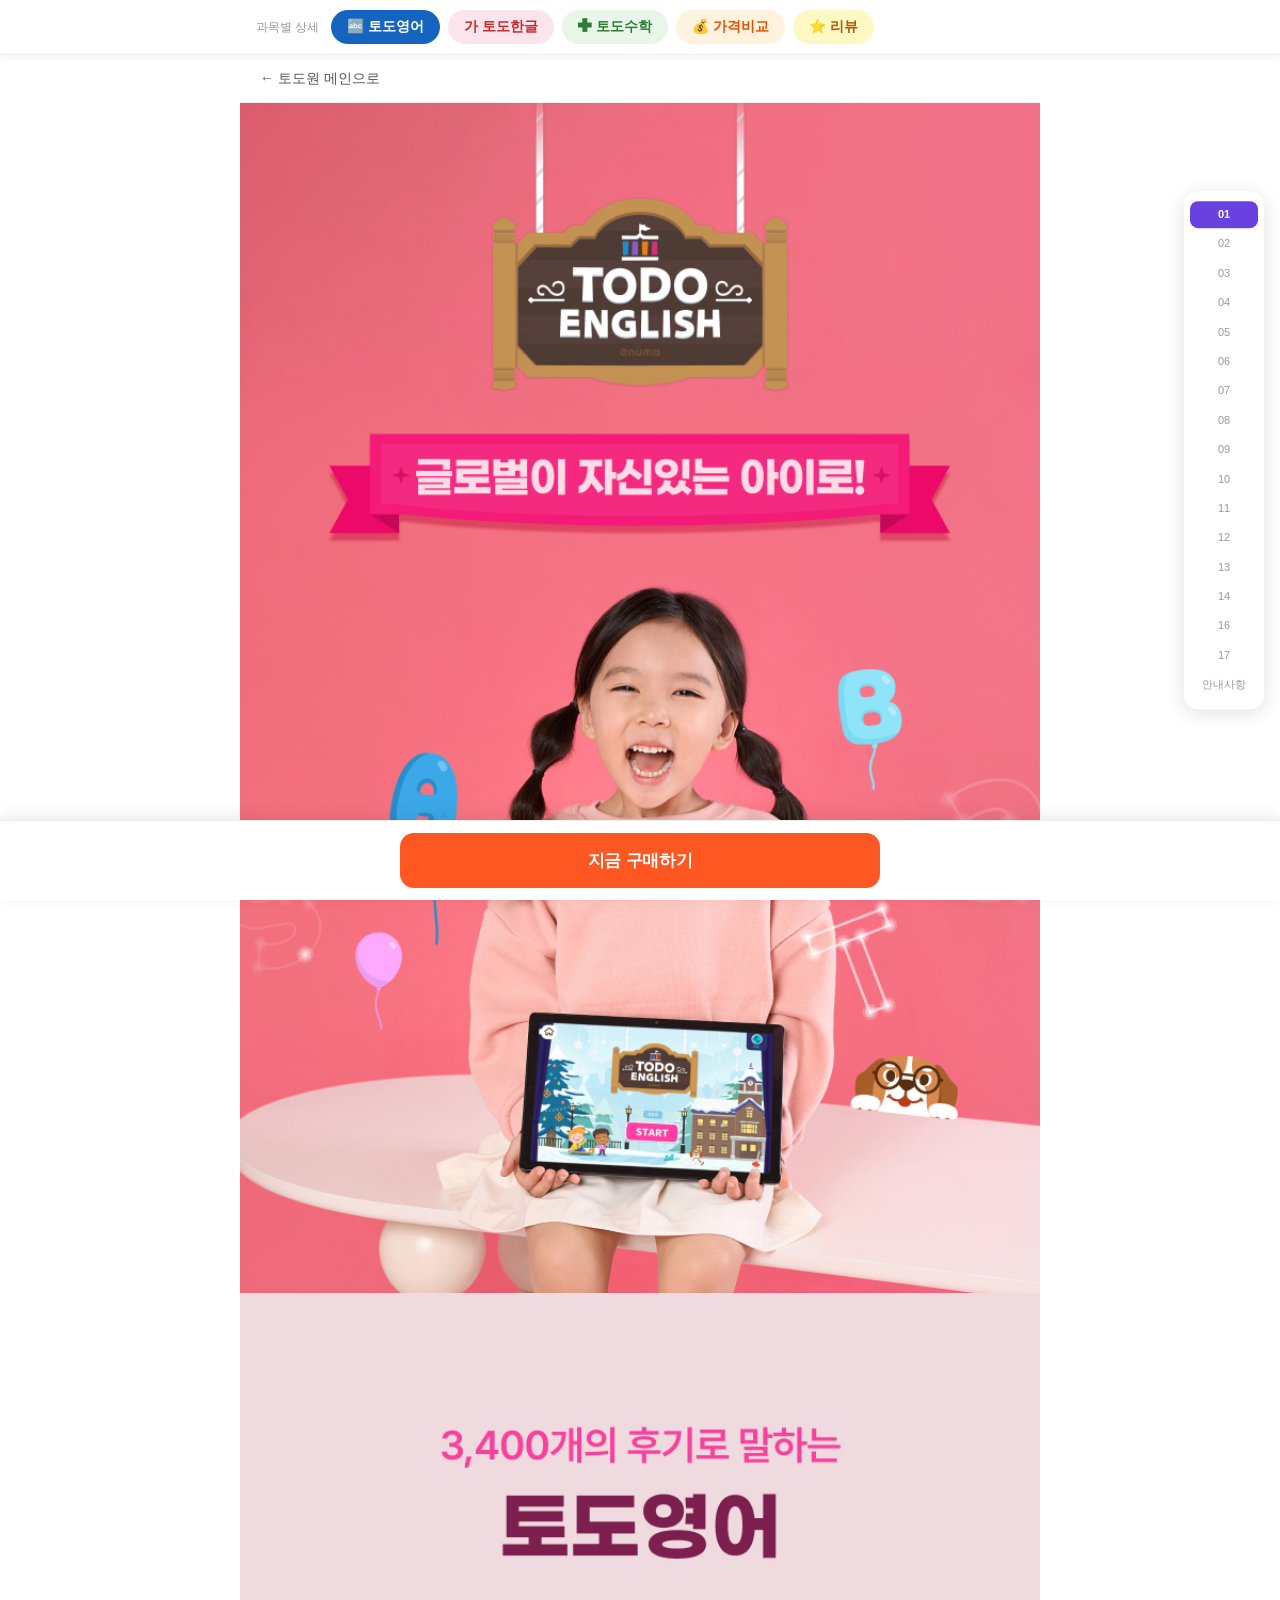
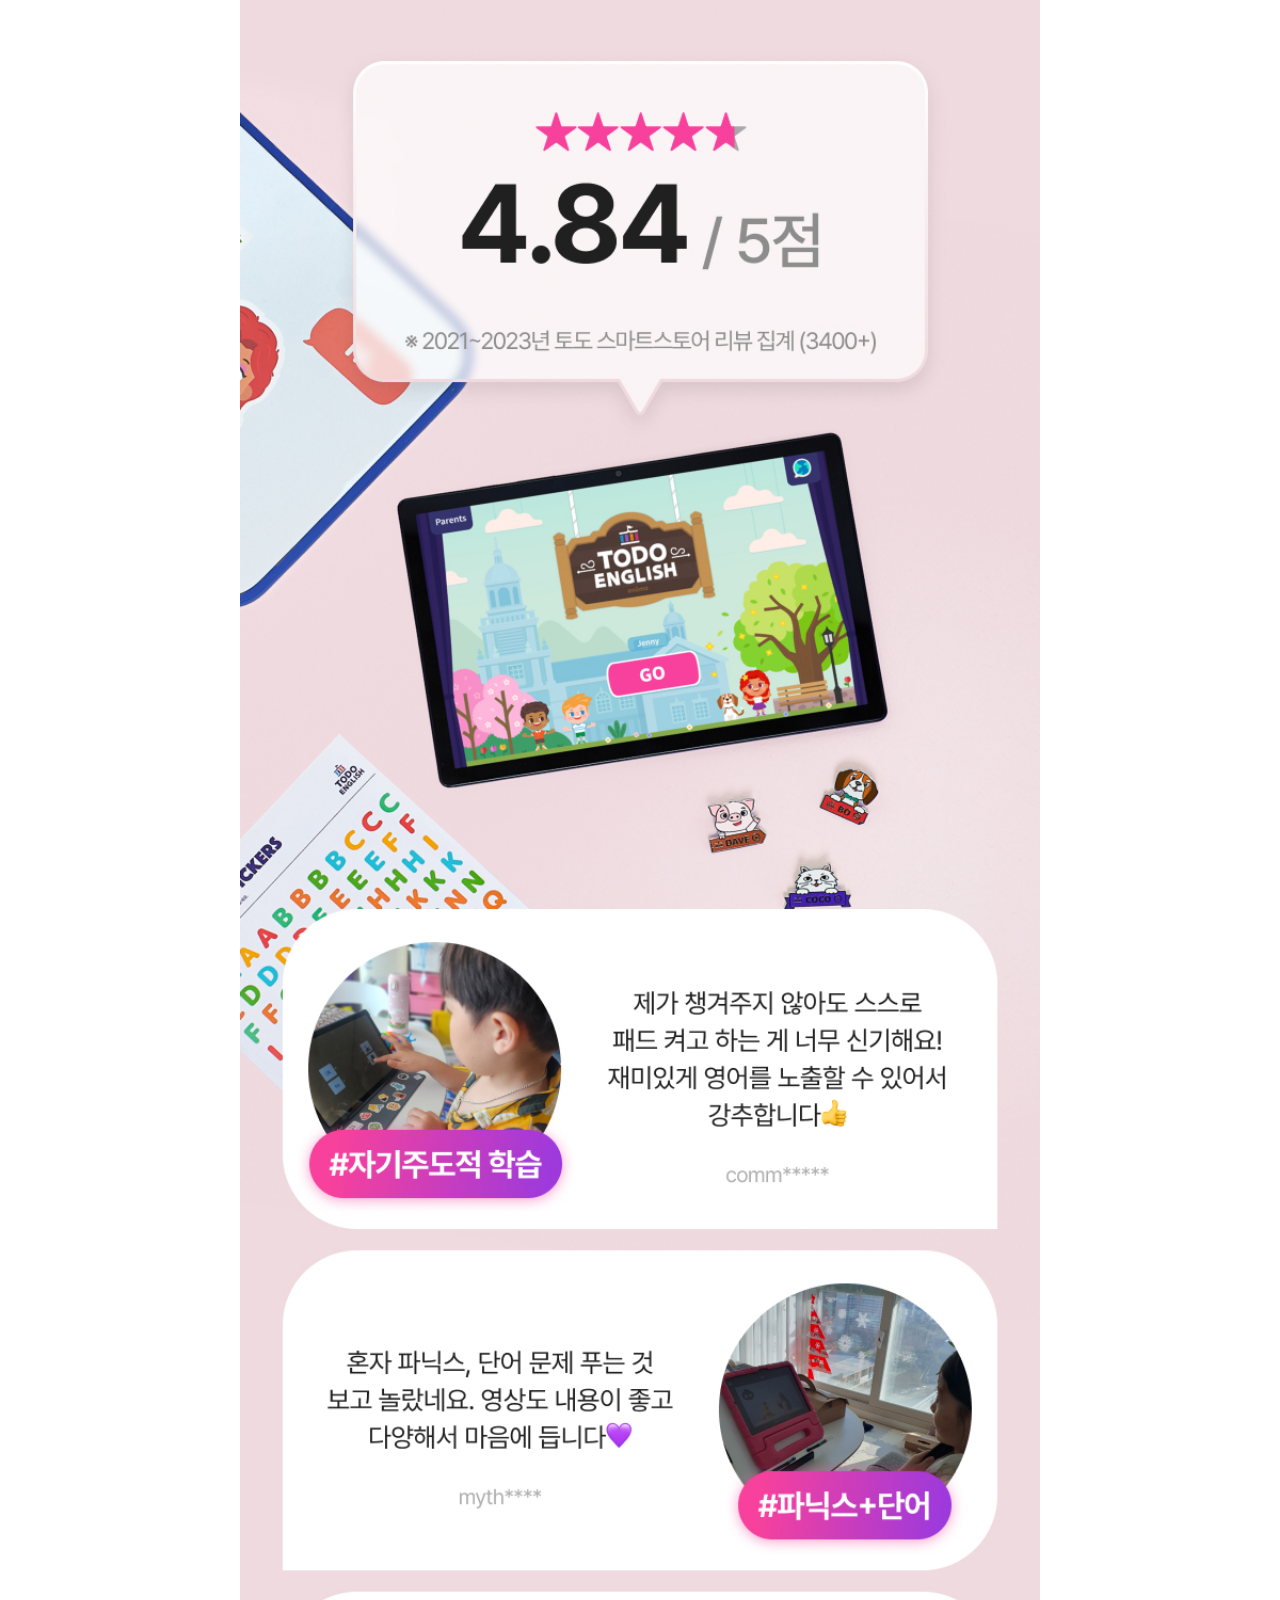
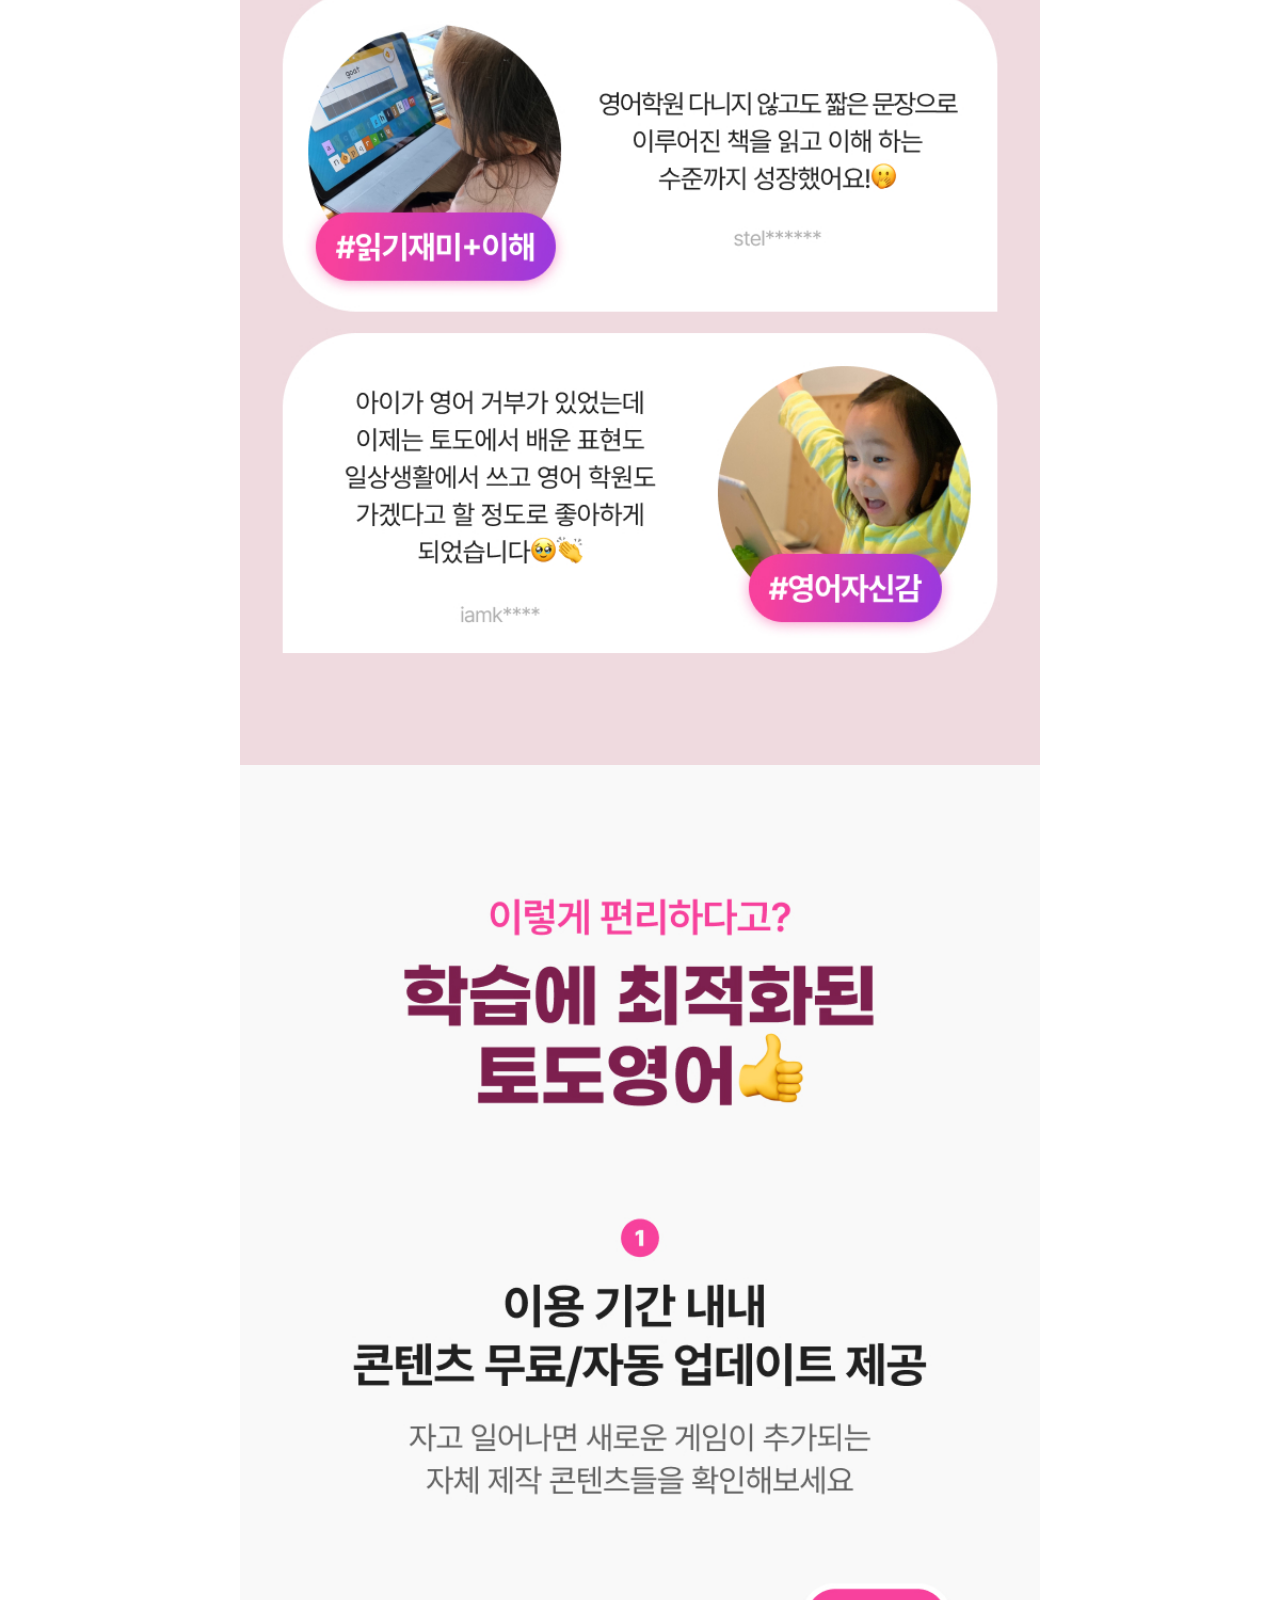
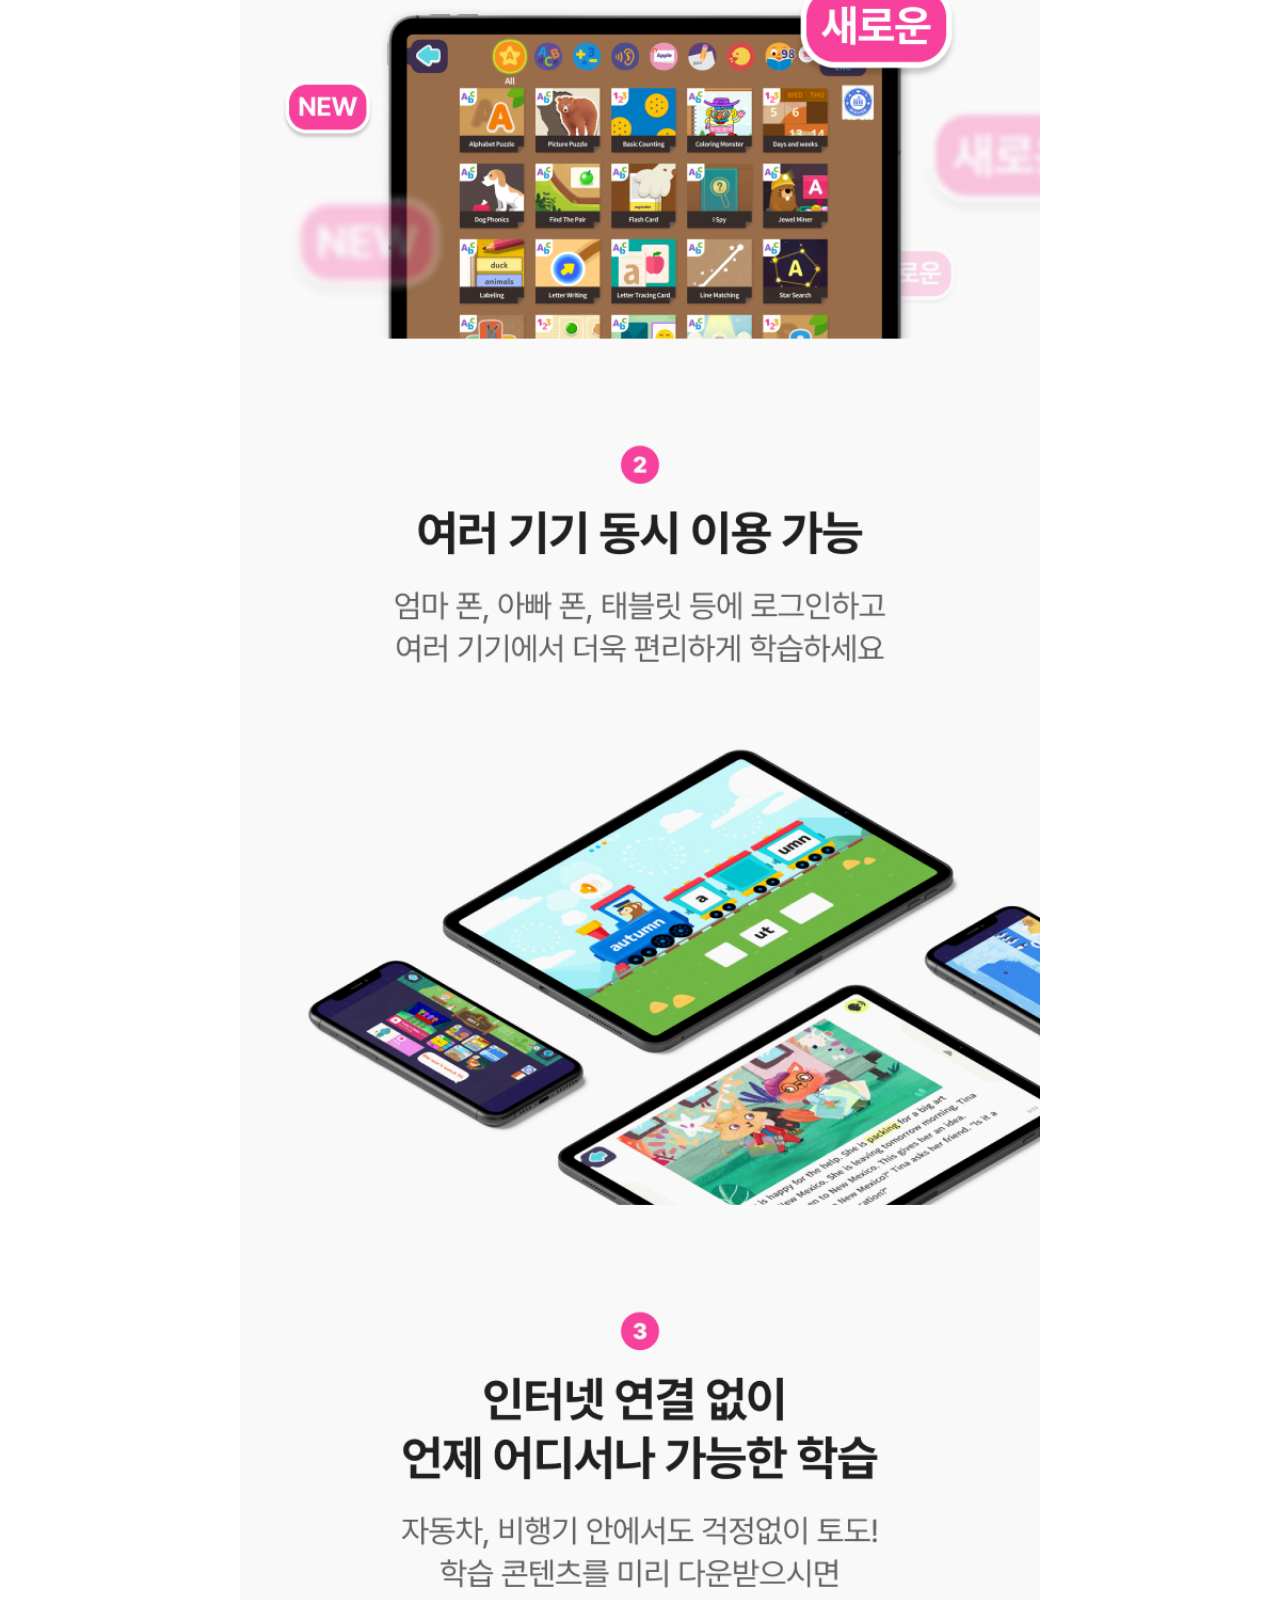
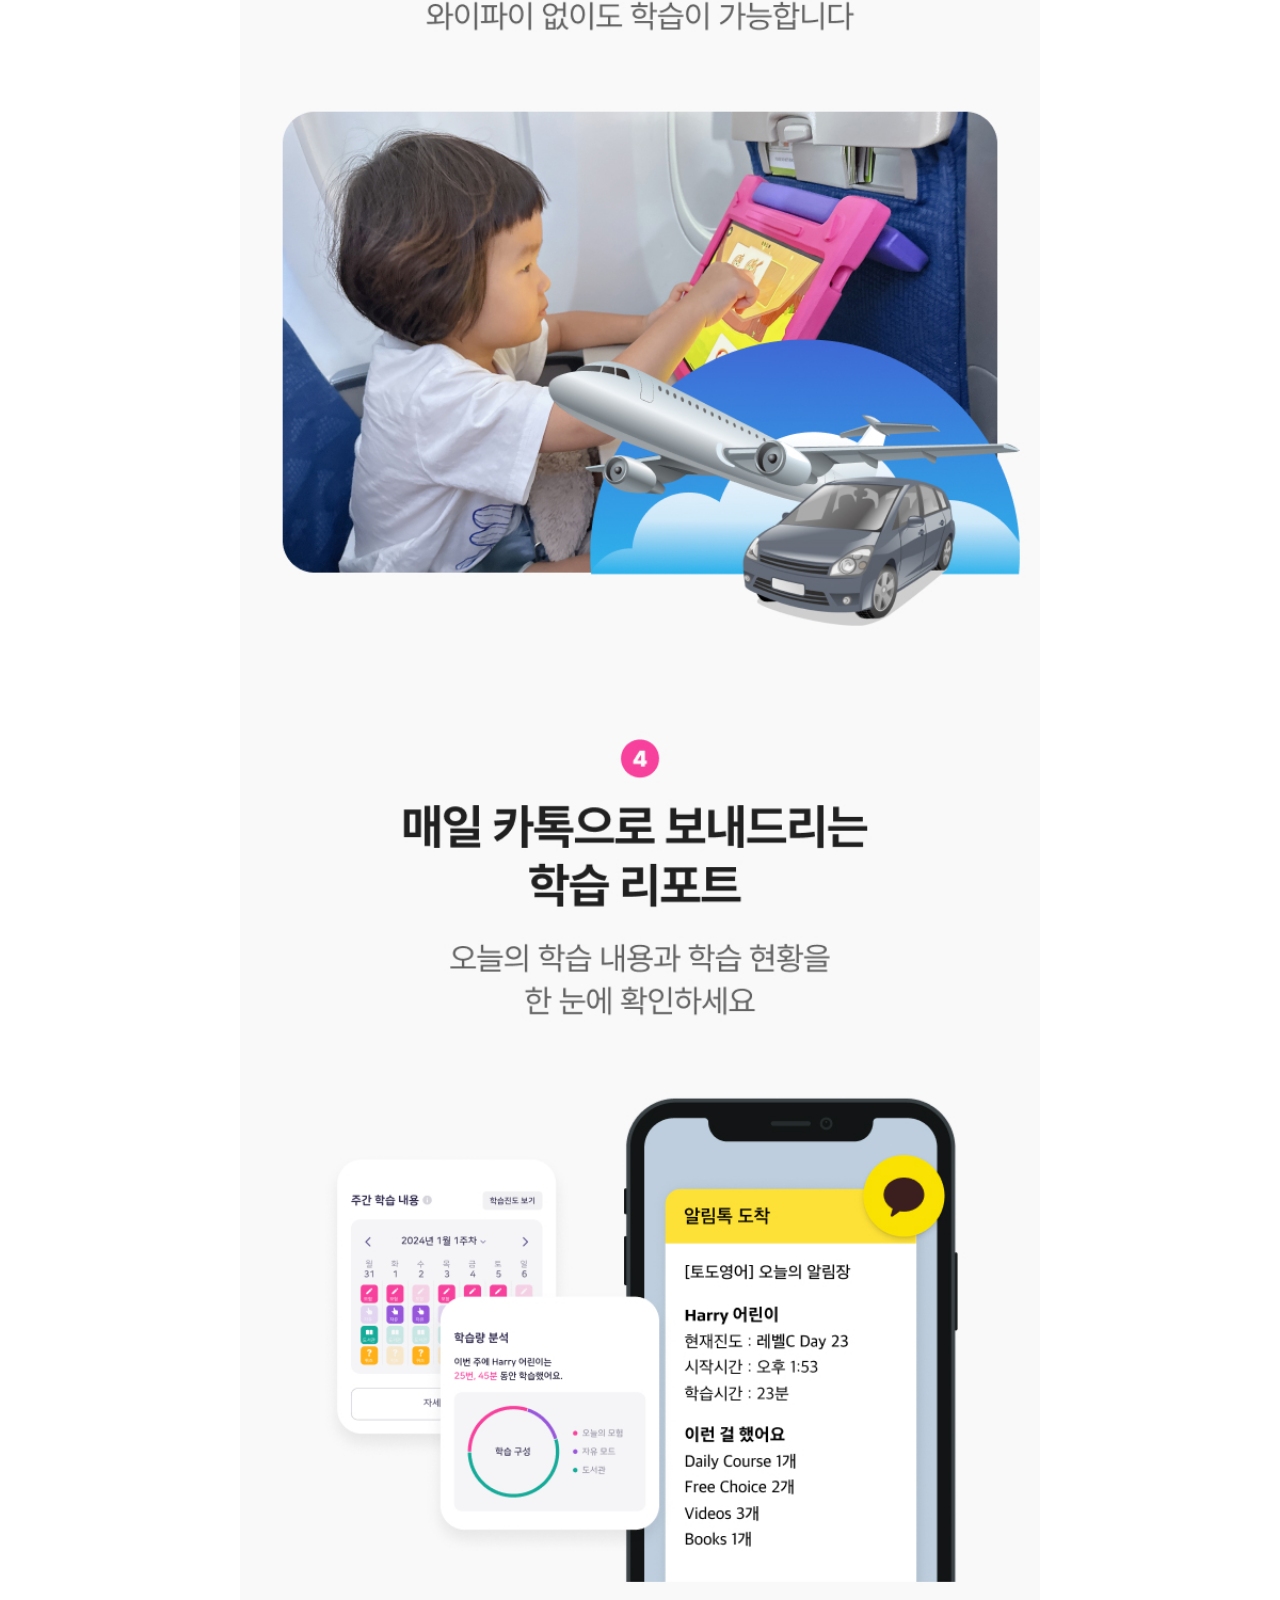
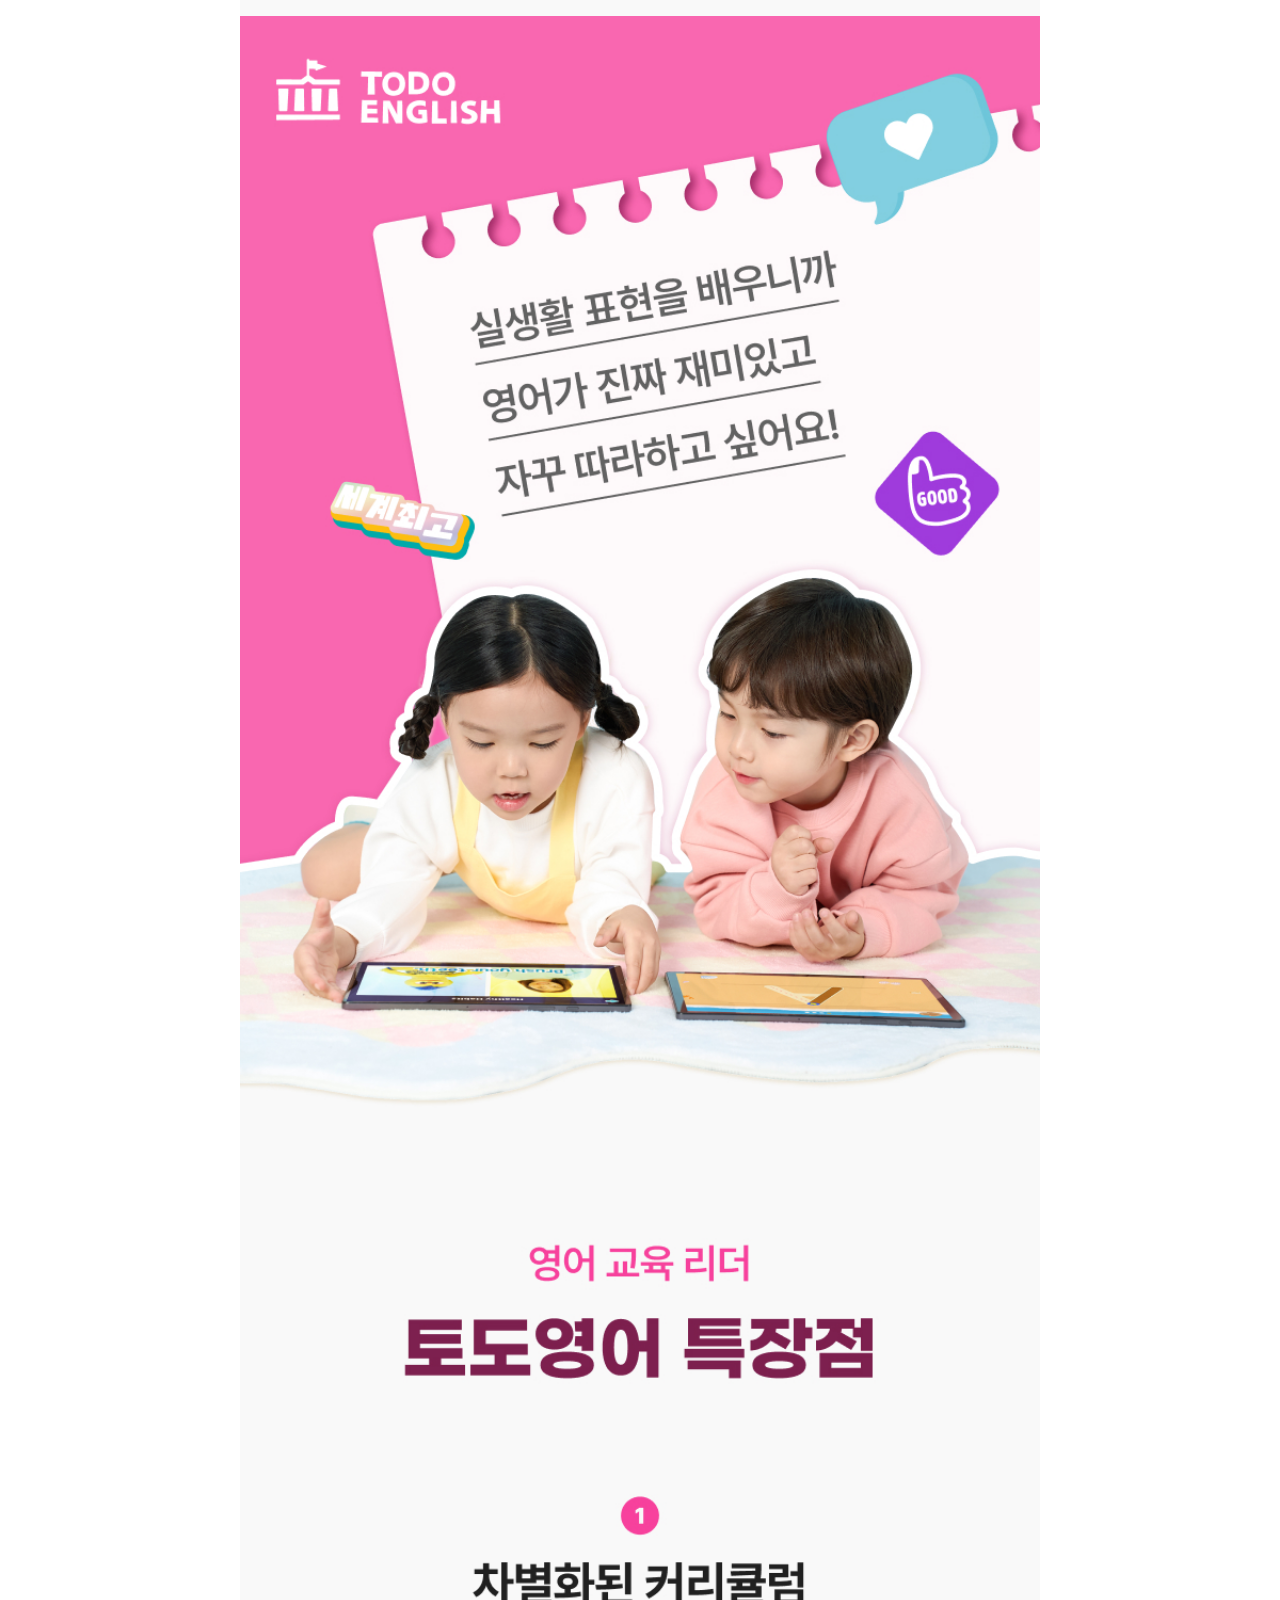
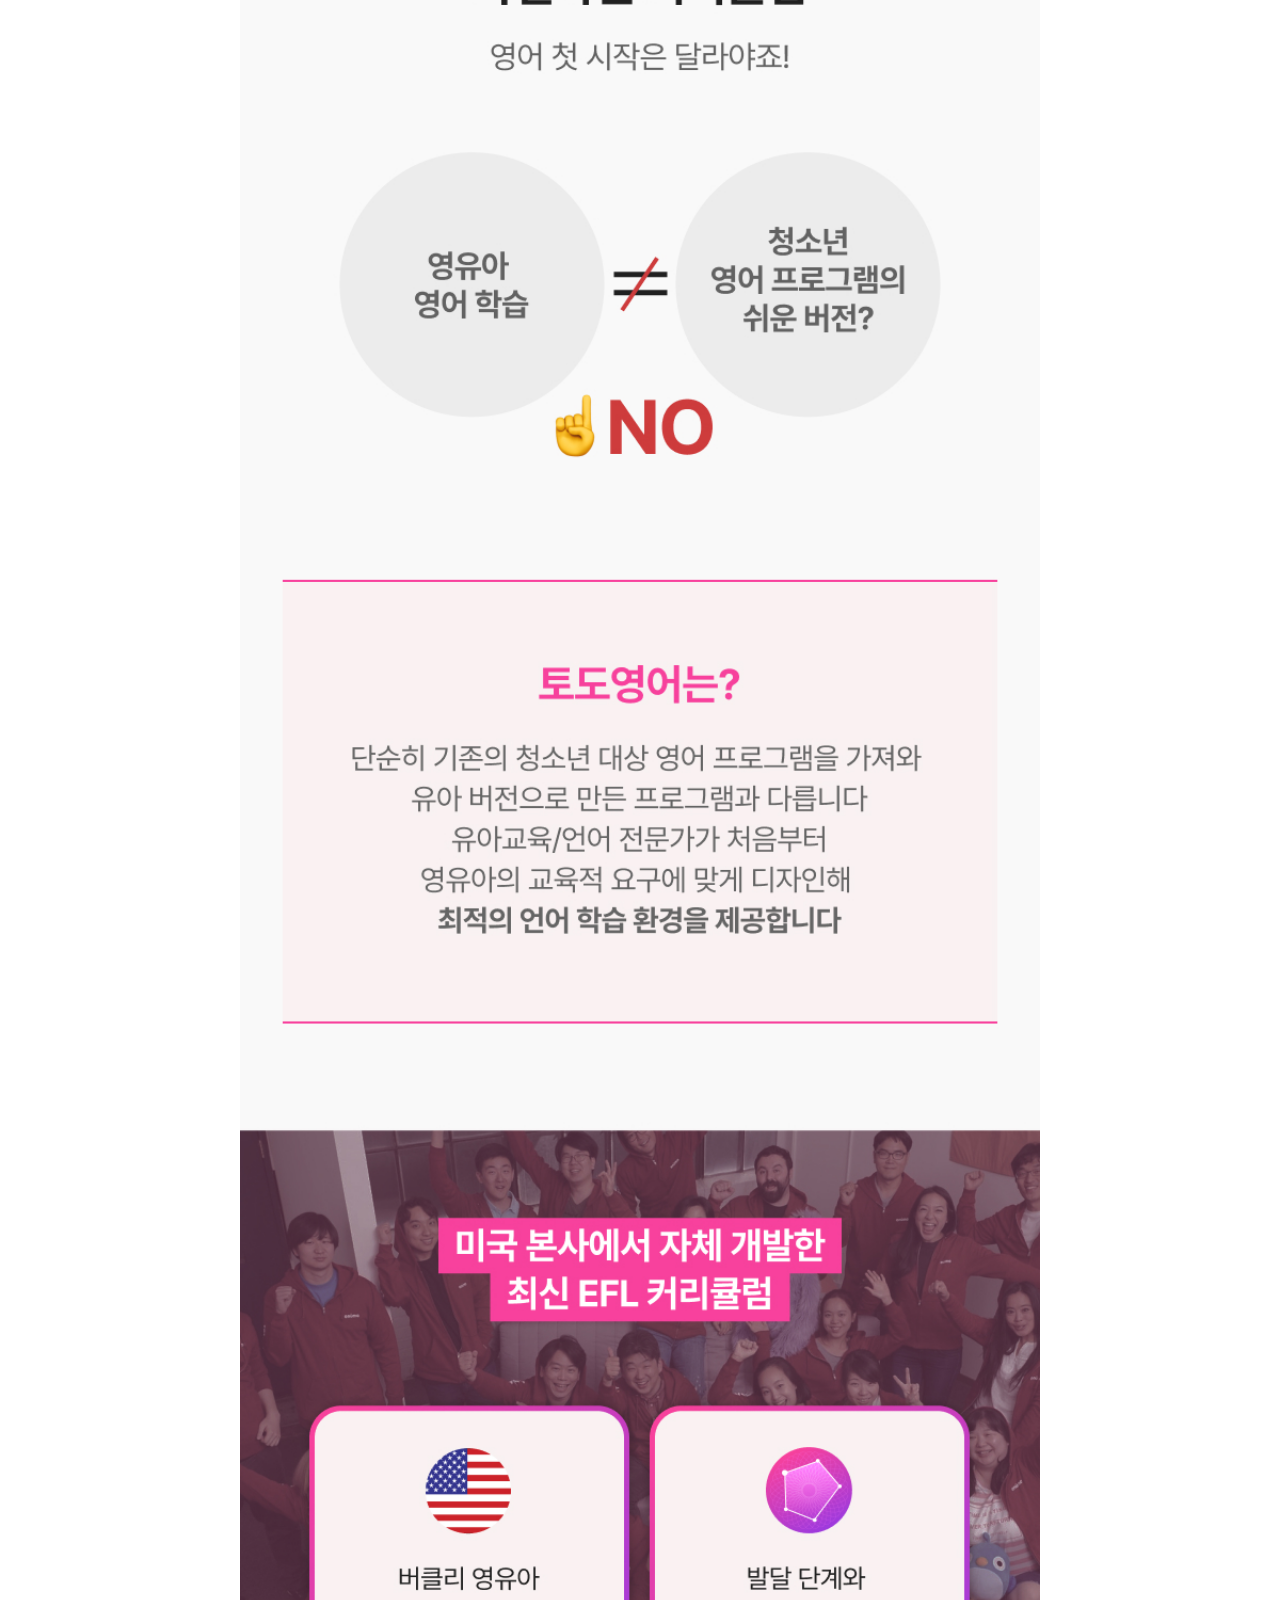
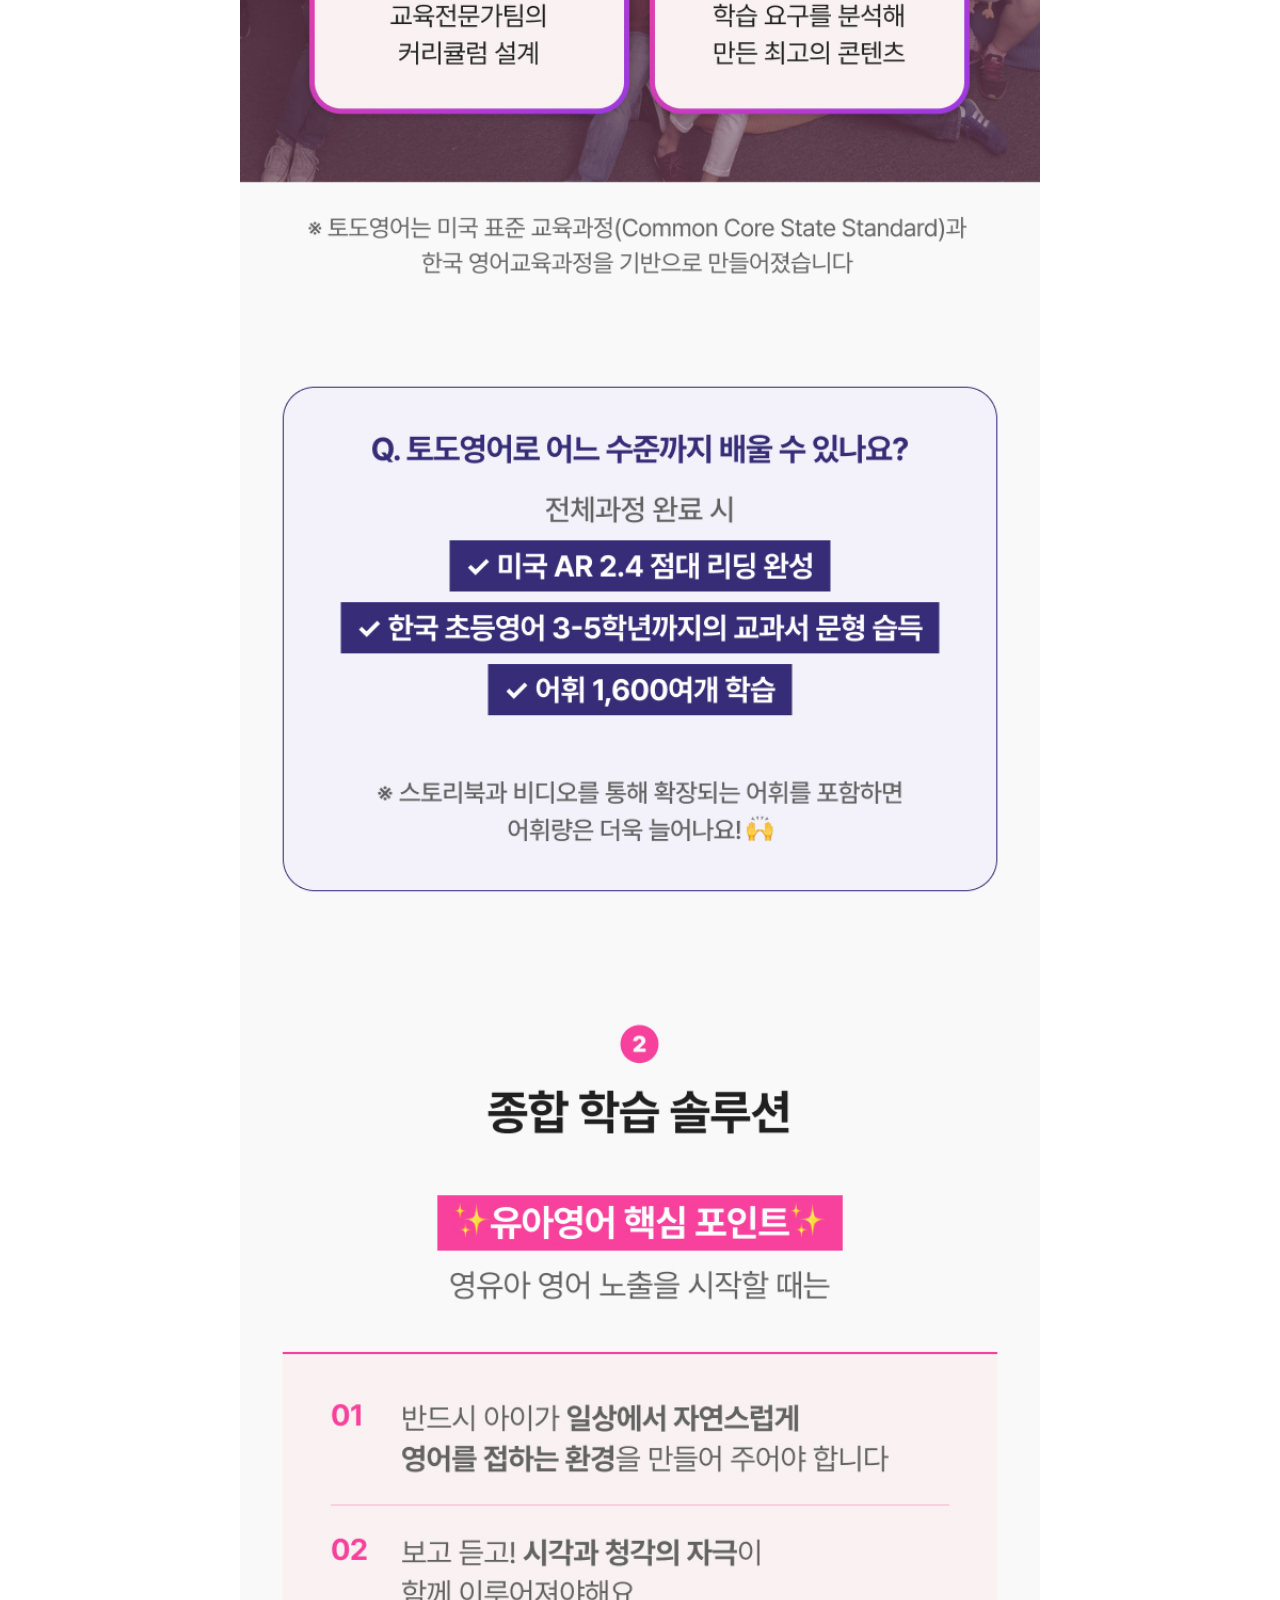
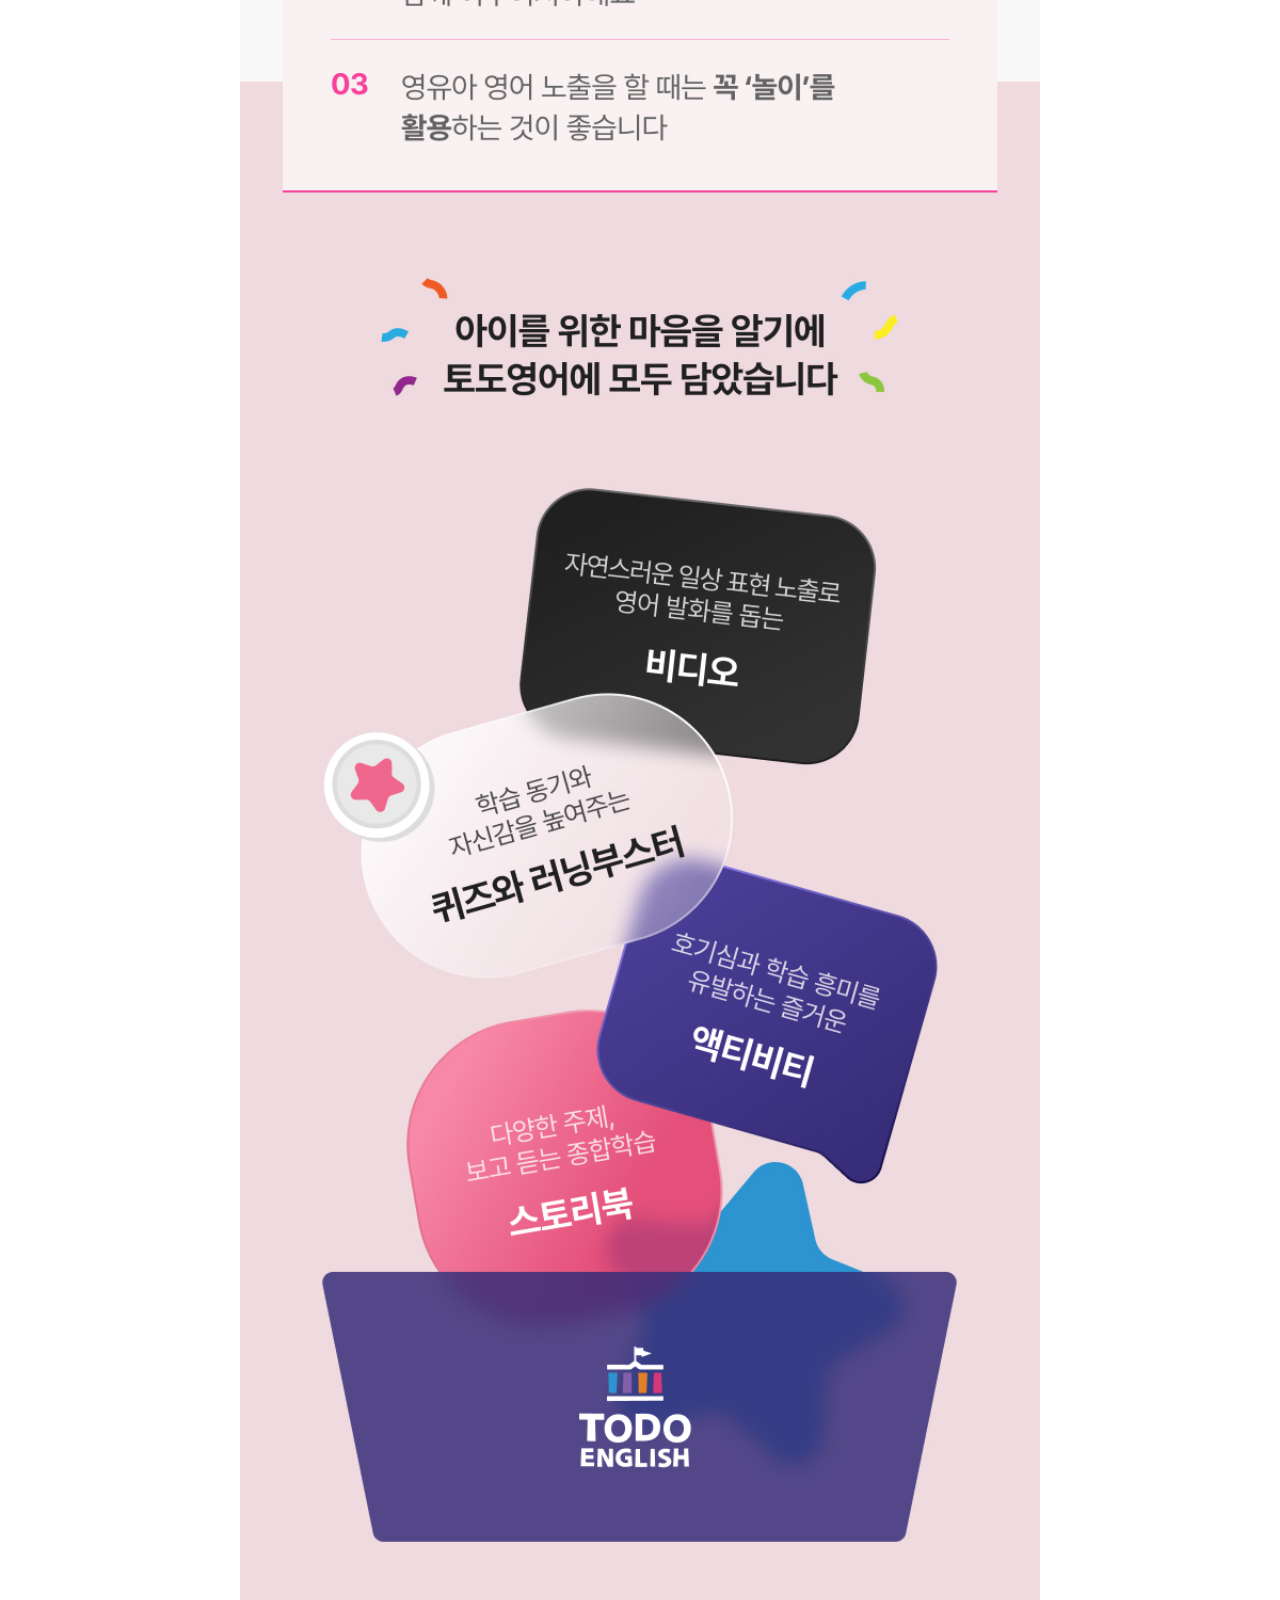
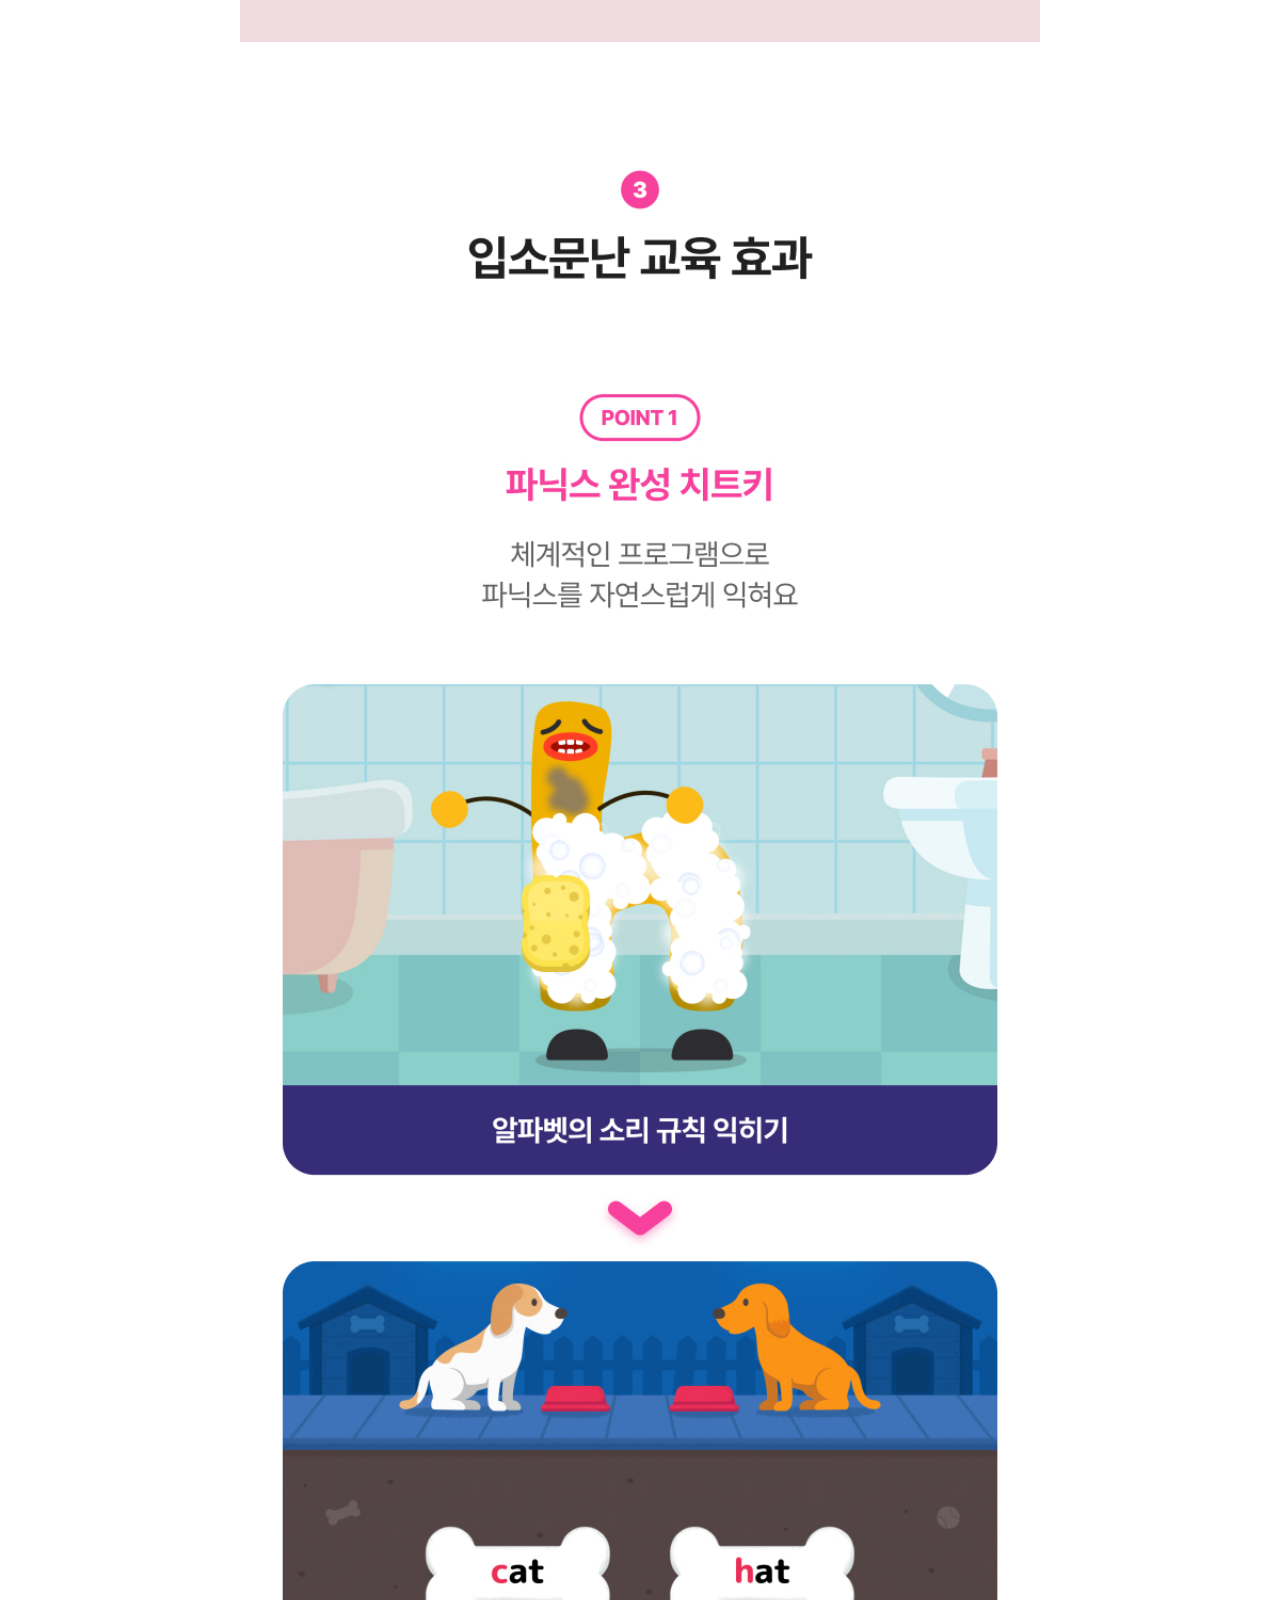
==== commit 10389c0c: "리뷰 탭 추가 - 별점 요약/장단점/후기 카드 Co-Authored-By: Claude Sonnet 4.6 <noreply@anthropic.com>" ====
--- a/english.html
+++ b/english.html
@@ -15,6 +15,7 @@
       <a href="hangul.html" class="subject-btn hangul-btn">가 토도한글</a>
       <a href="math.html" class="subject-btn math-btn">✚ 토도수학</a>
       <a href="price.html" class="subject-btn price-btn">💰 가격비교</a>
+      <a href="review.html" class="subject-btn review-btn">⭐ 리뷰</a>
     </div>
   </nav>
 
--- a/style.css
+++ b/style.css
@@ -527,6 +527,236 @@
   line-height: 1.6;
 }
 
+/* ─── 리뷰 버튼 ─── */
+.review-btn {
+  background: #fef9c3;
+  color: #b45309;
+}
+.review-btn:hover, .review-btn.active {
+  background: #b45309;
+  color: #fff;
+}
+
+/* ─── 리뷰 페이지 ─── */
+.review-summary-section {
+  margin: 24px 0;
+}
+
+.review-score-box {
+  display: flex;
+  gap: 24px;
+  align-items: center;
+  background: #fafafa;
+  border-radius: 16px;
+  padding: 24px 20px;
+}
+
+.review-score-left {
+  text-align: center;
+  flex-shrink: 0;
+}
+
+.review-big-score {
+  font-size: 52px;
+  font-weight: 900;
+  color: #222;
+  line-height: 1;
+}
+
+.review-stars {
+  font-size: 18px;
+  color: #f59e0b;
+  margin: 6px 0 4px;
+}
+
+.review-count {
+  font-size: 11px;
+  color: #aaa;
+}
+
+.review-score-right {
+  flex: 1;
+  display: flex;
+  flex-direction: column;
+  gap: 6px;
+}
+
+.review-bar-row {
+  display: flex;
+  align-items: center;
+  gap: 8px;
+  font-size: 12px;
+}
+
+.bar-label {
+  width: 24px;
+  text-align: right;
+  color: #888;
+  flex-shrink: 0;
+}
+
+.bar-track {
+  flex: 1;
+  height: 8px;
+  background: #e5e7eb;
+  border-radius: 99px;
+  overflow: hidden;
+}
+
+.bar-fill {
+  height: 100%;
+  background: #f59e0b;
+  border-radius: 99px;
+}
+
+.bar-pct {
+  width: 30px;
+  color: #888;
+  font-size: 11px;
+  flex-shrink: 0;
+}
+
+.review-pros-cons {
+  display: flex;
+  gap: 12px;
+  margin: 20px 0;
+}
+
+.pros-box, .cons-box {
+  flex: 1;
+  border-radius: 14px;
+  padding: 18px 16px;
+}
+
+.pros-box {
+  background: #f0fdf4;
+}
+
+.cons-box {
+  background: #fff1f2;
+}
+
+.pros-title {
+  font-size: 14px;
+  font-weight: 800;
+  color: #166534;
+  margin-bottom: 12px;
+}
+
+.cons-title {
+  font-size: 14px;
+  font-weight: 800;
+  color: #9f1239;
+  margin-bottom: 12px;
+}
+
+.pros-list, .cons-list {
+  list-style: none;
+  display: flex;
+  flex-direction: column;
+  gap: 8px;
+}
+
+.pros-list li {
+  font-size: 13px;
+  color: #15803d;
+  padding-left: 14px;
+  position: relative;
+  line-height: 1.5;
+}
+
+.pros-list li::before {
+  content: '✓';
+  position: absolute;
+  left: 0;
+  font-weight: 700;
+}
+
+.cons-list li {
+  font-size: 13px;
+  color: #be123c;
+  padding-left: 14px;
+  position: relative;
+  line-height: 1.5;
+}
+
+.cons-list li::before {
+  content: '·';
+  position: absolute;
+  left: 0;
+  font-weight: 700;
+  font-size: 18px;
+  top: -2px;
+}
+
+.review-list-section {
+  margin: 24px 0;
+}
+
+.review-list-title {
+  font-size: 17px;
+  font-weight: 800;
+  color: #222;
+  margin-bottom: 14px;
+}
+
+.review-card {
+  background: #fff;
+  border: 1px solid #f0f0f0;
+  border-radius: 14px;
+  padding: 18px 16px;
+  margin-bottom: 12px;
+  box-shadow: 0 1px 6px rgba(0,0,0,0.05);
+}
+
+.review-card-header {
+  display: flex;
+  align-items: center;
+  gap: 8px;
+  margin-bottom: 4px;
+}
+
+.reviewer-name {
+  font-size: 14px;
+  font-weight: 700;
+  color: #333;
+}
+
+.reviewer-stars {
+  font-size: 13px;
+  color: #f59e0b;
+}
+
+.reviewer-date {
+  font-size: 12px;
+  color: #bbb;
+  margin-left: auto;
+}
+
+.reviewer-tag {
+  font-size: 11px;
+  color: #aaa;
+  margin-bottom: 10px;
+}
+
+.review-text {
+  font-size: 14px;
+  color: #444;
+  line-height: 1.7;
+}
+
+@media (max-width: 600px) {
+  .review-pros-cons {
+    flex-direction: column;
+  }
+  .review-score-box {
+    gap: 16px;
+  }
+  .review-big-score {
+    font-size: 40px;
+  }
+}
+
 /* ─── 반응형 ─── */
 @media (max-width: 480px) {
   .trial-input-wrap {
